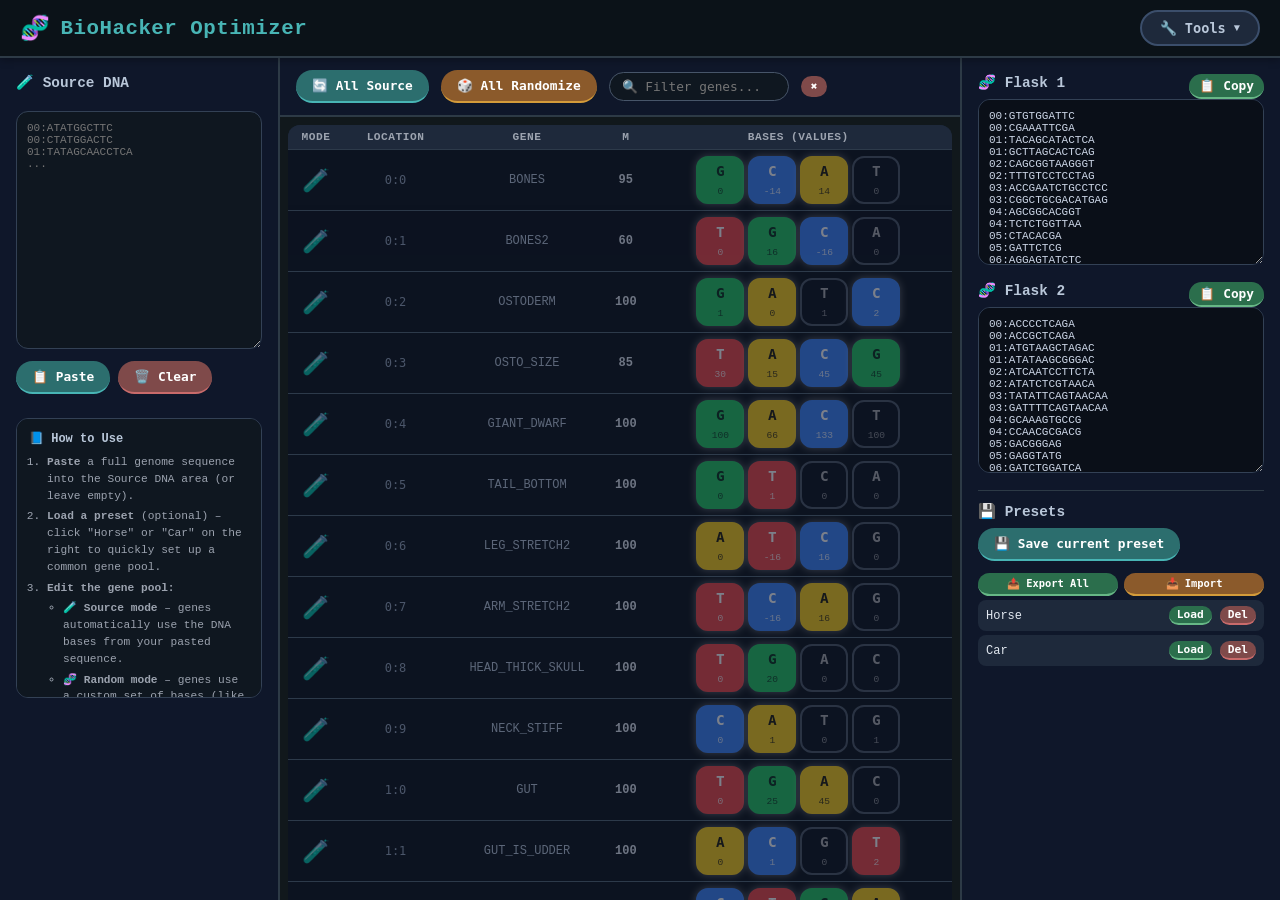
==== biohack.html @ 146ae7ae "Add files via upload" ====
<!DOCTYPE html>
<html lang="en">
<head>
    <meta charset="UTF-8">
    <meta name="viewport" content="width=device-width, initial-scale=1.0, user-scalable=yes">
    <title>🧬 BioHacker Optimizer</title>
    <style>
        * {
            box-sizing: border-box;
            font-family: 'Segoe UI', 'Roboto', 'Courier New', monospace;
        }
        body {
            background: #1e2a2e;
            margin: 0;
            padding: 0;
            height: 100vh;
            display: flex;
            flex-direction: column;
            color: #e2e8f0;
            overflow: hidden;
        }
        /* ---- Header Bar ---- */
        .header-bar {
            background: #0b1218;
            border-bottom: 2px solid #2d3a46;
            padding: 10px 20px;
            display: flex;
            align-items: center;
            justify-content: space-between;
            flex-shrink: 0;
            z-index: 50;
            box-shadow: 0 2px 8px rgba(0, 0, 0, 0.3);
        }
        .header-title {
            font-size: 1.3rem;
            font-weight: 700;
            color: #48b5b5;
            letter-spacing: 0.5px;
            display: flex;
            align-items: center;
            gap: 10px;
        }
        .header-title span {
            font-size: 1.5rem;
        }
        .tools-dropdown {
            position: relative;
        }
        .tools-btn {
            background: #1e293b;
            border: 2px solid #3b4e6b;
            padding: 8px 18px;
            border-radius: 30px;
            font-weight: bold;
            font-size: 0.85rem;
            cursor: pointer;
            color: #b9c7d9;
            font-family: monospace;
            transition: 0.2s;
            display: flex;
            align-items: center;
            gap: 8px;
        }
        .tools-btn:hover {
            background: #2d3e44;
            border-color: #48b5b5;
            color: #fff;
        }
        .tools-btn .arrow {
            font-size: 0.65rem;
            transition: 0.2s;
        }
        .tools-btn.open .arrow {
            transform: rotate(180deg);
        }
        .dropdown-menu {
            position: absolute;
            top: 110%;
            right: 0;
            background: #0f172a;
            border: 2px solid #334155;
            border-radius: 12px;
            min-width: 200px;
            box-shadow: 0 8px 20px rgba(0, 0, 0, 0.5);
            z-index: 100;
            display: none;
            overflow: hidden;
        }
        .dropdown-menu.show {
            display: block;
            animation: fadeIn 0.15s ease;
        }
        @keyframes fadeIn {
            from {
                opacity: 0;
                transform: translateY(-5px);
            }
            to {
                opacity: 1;
                transform: translateY(0);
            }
        }
        .dropdown-menu a {
            display: flex;
            align-items: center;
            gap: 10px;
            padding: 10px 16px;
            color: #cbd5e6;
            text-decoration: none;
            font-size: 0.8rem;
            font-family: monospace;
            transition: 0.15s;
            border-bottom: 1px solid #1e293b;
        }
        .dropdown-menu a:last-child {
            border-bottom: none;
        }
        .dropdown-menu a:hover {
            background: #1e293b;
            color: #48b5b5;
        }
        .dropdown-menu a .tool-icon {
            font-size: 1rem;
            width: 22px;
            text-align: center;
        }
        /* ---- Main Layout ---- */
        .app-layout {
            display: flex;
            flex: 1;
            width: 100%;
            max-width: 1450px;
            margin: 0 auto;
            background: #11181c;
            box-shadow: 0 0 0 1px rgba(0, 0, 0, 0.2);
            overflow: hidden;
            height: 0;
            min-height: 0;
        }
        .left-panel {
            width: 280px;
            background: #0f172a;
            border-right: 2px solid #2d3a46;
            display: flex;
            flex-direction: column;
            padding: 16px;
            overflow-y: auto;
            flex-shrink: 0;
            gap: 12px;
        }
        .right-panel {
            width: 320px;
            background: #0f172a;
            border-left: 2px solid #2d3a46;
            display: flex;
            flex-direction: column;
            padding: 16px;
            overflow-y: auto;
            flex-shrink: 0;
            gap: 12px;
        }
        .center-panel {
            flex: 1;
            display: flex;
            flex-direction: column;
            overflow: hidden;
            min-width: 0;
        }
        .toolbar {
            display: flex;
            gap: 12px;
            padding: 12px 16px;
            background: #0f172a;
            border-bottom: 2px solid #2d3a46;
            flex-wrap: wrap;
            align-items: center;
        }
        .table-wrapper {
            flex: 1;
            overflow-y: auto;
            overflow-x: auto;
            padding: 8px;
        }
        textarea {
            background: #0f1720;
            border: 1px solid #334155;
            color: #cbd5e6;
            border-radius: 12px;
            padding: 10px;
            font-family: 'Courier New', monospace;
            font-size: 11px;
            resize: vertical;
            width: 100%;
            min-height: 80px;
        }
        textarea[readonly] {
            background: #0a0f18;
        }
        button {
            background: #2d3e44;
            border: none;
            padding: 8px 16px;
            border-radius: 40px;
            font-weight: bold;
            font-size: 0.8rem;
            cursor: pointer;
            color: white;
            font-family: monospace;
            transition: 0.2s;
            white-space: nowrap;
            display: inline-flex;
            align-items: center;
            gap: 6px;
            justify-content: center;
        }
        button:hover {
            filter: brightness(1.15);
        }
        button.primary {
            background: #2c6e6e;
            border-bottom: 2px solid #48b5b5;
        }
        button.success {
            background: #2b6e4c;
            border-bottom: 2px solid #67b886;
        }
        button.warning {
            background: #8b5a2b;
            border-bottom: 2px solid #d49b3a;
        }
        button.danger {
            background: #7f4a4a;
            border-bottom: 2px solid #c96b6b;
        }
        .gene-table {
            width: 100%;
            border-collapse: collapse;
            font-size: 12px;
            font-family: 'Courier New', monospace;
            background: #0f172a;
            border-radius: 12px;
            overflow: hidden;
        }
        .gene-table th,
        .gene-table td {
            padding: 6px 8px;
            border-bottom: 1px solid #2d3a4a;
            text-align: center;
            vertical-align: middle;
        }
        .gene-table th {
            background: #1e293b;
            position: sticky;
            top: 0;
            z-index: 2;
            font-size: 0.7rem;
            text-transform: uppercase;
            letter-spacing: 0.5px;
            color: #9ca3af;
        }
        .gene-table tr:nth-child(even) {
            background: #0f172a;
        }
        .gene-table tr:nth-child(odd) {
            background: #1a2533;
        }
        .gene-table tr.source-mode {
            opacity: 0.45;
            background: #0a0f14 !important;
            transition: opacity 0.2s ease;
        }
        .gene-table tr.source-mode:hover {
            opacity: 0.7;
        }
        .toggle-btn {
            background: transparent;
            border: none;
            font-size: 1.4rem;
            cursor: pointer;
            padding: 2px 6px;
            border-radius: 20px;
            transition: 0.2s;
            min-width: auto;
        }
        .toggle-btn.source {
            color: #48b5b5;
        }
        .toggle-btn.random {
            color: #d49b3a;
        }
        .base-btns {
            display: inline-flex;
            gap: 4px;
            justify-content: center;
            flex-wrap: wrap;
        }
        .base-btn {
            width: 48px;
            height: 48px;
            border-radius: 12px;
            border: 2px solid #4b5563;
            background: #0a0f18;
            color: #aaa;
            font-weight: bold;
            font-size: 0.9rem;
            cursor: pointer;
            transition: 0.15s;
            display: flex;
            flex-direction: column;
            align-items: center;
            justify-content: center;
            line-height: 1.2;
            padding: 2px;
        }
        .base-btn .base-val {
            font-size: 0.6rem;
            font-weight: normal;
            opacity: 0.8;
        }
        .base-btn.selected {
            border-color: #fff;
            color: #fff;
            box-shadow: 0 0 8px rgba(255, 255, 255, 0.4);
        }
        .base-btn.selected.A {
            background: #facc15;
            color: #1e1a0a;
            border-color: #facc15;
        }
        .base-btn.selected.C {
            background: #3b82f6;
            color: white;
            border-color: #3b82f6;
        }
        .base-btn.selected.G {
            background: #22c55e;
            color: #0a2f1a;
            border-color: #22c55e;
        }
        .base-btn.selected.T {
            background: #ef4444;
            color: white;
            border-color: #ef4444;
        }
        .base-btn:not(.selected):hover {
            border-color: #9ca3af;
            color: #ddd;
        }
        .gene-name {
            text-align: left;
            font-size: 0.75rem;
            color: #b9c7d9;
            white-space: nowrap;
            overflow: hidden;
            text-overflow: ellipsis;
            max-width: 160px;
        }
        .gene-loc {
            font-family: monospace;
            font-size: 0.75rem;
            color: #94a3b8;
        }
        .preset-list {
            list-style: none;
            padding: 0;
            margin: 0;
        }
        .preset-item {
            display: flex;
            align-items: center;
            gap: 8px;
            padding: 6px 8px;
            background: #1e293b;
            border-radius: 8px;
            margin: 4px 0;
            font-size: 0.75rem;
        }
        .preset-item span {
            flex: 1;
            overflow: hidden;
            text-overflow: ellipsis;
            white-space: nowrap;
        }
        .toast {
            position: fixed;
            top: 50%;
            left: 50%;
            transform: translate(-50%, -50%);
            background: #2c6e6e;
            color: white;
            padding: 12px 24px;
            border-radius: 40px;
            font-weight: bold;
            z-index: 1000;
            opacity: 0;
            transition: opacity 0.3s;
            pointer-events: none;
        }
        .toast.show {
            opacity: 1;
        }
        .empty-message {
            color: #7e8a98;
            font-style: italic;
            text-align: center;
            padding: 16px;
        }
        h2,
        h3 {
            margin: 0 0 8px 0;
            font-size: 0.9rem;
            color: #b9c7d9;
            display: flex;
            align-items: center;
            gap: 6px;
        }
        .filter-input {
            background: #0f1720;
            border: 1px solid #475569;
            color: #e2e8f0;
            border-radius: 20px;
            padding: 6px 12px;
            font-size: 0.8rem;
            font-family: monospace;
            width: 180px;
        }
        .clear-filter-btn {
            background: #7f4a4a;
            border: none;
            padding: 4px 10px;
            border-radius: 20px;
            font-size: 0.7rem;
            cursor: pointer;
            color: white;
        }
        .label-row {
            display: flex;
            justify-content: space-between;
            align-items: center;
        }
        .loading-overlay {
            position: absolute;
            top: 50%;
            left: 50%;
            transform: translate(-50%, -50%);
            font-size: 1.2rem;
            color: #aaa;
        }
        .preset-actions {
            display: flex;
            gap: 6px;
            margin-top: 4px;
            flex-wrap: wrap;
        }
        .preset-actions button {
            font-size: 0.65rem;
            padding: 4px 10px;
            flex: 1;
            min-width: auto;
        }
.instructions-box {
    background: #0f1720;
    border: 1px solid #334155;
    border-radius: 12px;
    padding: 12px;
    margin-top: 12px;
    font-size: 0.7rem;
    color: #9ca3af;
    max-height: 280px;
    overflow-y: auto;
}
.instructions-box h3 {
    margin: 0 0 8px 0;
    font-size: 0.75rem;
    color: #b9c7d9;
}
.instructions-box ol {
    padding-left: 18px;
    margin: 0;
    line-height: 1.5;
}
.instructions-box li {
    margin-bottom: 4px;
}
.instructions-box ul {
    margin-top: 4px;
    padding-left: 16px;
}

		
    </style>
</head>
<body>
    <!-- ====== HEADER BAR ====== -->
    <header class="header-bar">
        <div class="header-title">
            <span>🧬</span> BioHacker Optimizer
        </div>
        <div class="tools-dropdown" id="toolsDropdown">
            <button class="tools-btn" id="toolsBtn">
                🔧 Tools <span class="arrow">▼</span>
            </button>
            <div class="dropdown-menu" id="dropdownMenu">
                <!-- Populated by header-links.js -->
            </div>
        </div>
    </header>

    <div class="app-layout">
        <!-- LEFT PANEL: Source DNA -->
        <div class="left-panel">
            <h2>🧪 Source DNA</h2>
            <textarea id="sourceDNA" rows="18" placeholder="00:ATATGGCTTC
00:CTATGGACTC
01:TATAGCAACCTCA
..."></textarea>
            <div style="display:flex; gap:8px;">
                <button id="pasteSourceBtn" class="primary">📋 Paste</button>
                <button id="clearSourceBtn" class="danger">🗑️ Clear</button>
            </div>
			<div class="instructions-box">
    <h3>📘 How to Use</h3>
    <ol>
        <li><strong>Paste</strong> a full genome sequence into the Source DNA area (or leave empty).</li>
        <li><strong>Load a preset</strong> (optional) – click "Horse" or "Car" on the right to quickly set up a common gene pool.</li>
        <li>
            <strong>Edit the gene pool:</strong>
            <ul>
                <li>🧪 <strong>Source mode</strong> – genes automatically use the DNA bases from your pasted sequence.</li>
                <li>🧬 <strong>Random mode</strong> – genes use a custom set of bases (like a preset).</li>
                <li>Click the 🧪/🧬 icon to toggle a gene's mode, or click base buttons directly to switch to Random and change them.</li>
            </ul>
        </li>
        <li><strong>Save your custom preset</strong> (optional) – click “Save current preset” if you want to reuse this gene selection later.</li>
        <li><strong>Copy the two flasks:</strong> use the 📋 buttons next to Flask 1 and Flask 2.</li>
        <li><strong>Paste</strong> each flask into a separate flask in‑game.</li>
        <li><strong>Drain the biohacker vat</strong> (add something first), then add Flask 1 and Flask 2.</li>
        <li><strong>Press the red button</strong> to start the process.</li>
    </ol>
</div>
        </div>

        <!-- CENTER: Gene editing table -->
        <div class="center-panel">
            <div class="toolbar">
                <button id="allSourceBtn" class="primary">🔄 All Source</button>
                <button id="allRandomBtn" class="warning">🎲 All Randomize</button>
                <input type="text" id="filterInput" class="filter-input" placeholder="🔍 Filter genes...">
                <button id="clearFilterBtn" class="clear-filter-btn">✖</button>
            </div>
            <div class="table-wrapper" id="tableWrapper">
                <div id="loadingMessage" class="loading-overlay">Loading gene data...</div>
                <table class="gene-table" id="geneTable" style="display:none;">
                    <thead>
                        <tr>
                            <th style="width:44px;">Mode</th>
                            <th>Location</th>
                            <th style="width:160px;">Gene</th>
                            <th style="width:35px;">m</th>
                            <th>Bases (values)</th>
                        </tr>
                    </thead>
                    <tbody id="geneTableBody"></tbody>
                </table>
            </div>
        </div>

        <!-- RIGHT PANEL: Flasks & Presets -->
        <div class="right-panel">
            <div>
                <div class="label-row">
                    <h2>🧬 Flask 1</h2>
                    <button id="copyFlask1Btn" class="success" style="padding:4px 10px;">📋 Copy</button>
                </div>
                <textarea id="flask1Output" rows="12" readonly></textarea>
            </div>
            <div>
                <div class="label-row">
                    <h2>🧬 Flask 2</h2>
                    <button id="copyFlask2Btn" class="success" style="padding:4px 10px;">📋 Copy</button>
                </div>
                <textarea id="flask2Output" rows="12" readonly></textarea>
            </div>
            <div style="border-top:1px solid #2d3a46; padding-top:12px;">
                <h3>💾 Presets</h3>
                <button id="savePresetBtn" class="primary" style="margin-bottom:8px;">💾 Save current preset</button>
                <div class="preset-actions">
                    <button id="exportPresetsBtn" class="success">📤 Export All</button>
                    <button id="importPresetsBtn" class="warning">📥 Import</button>
                </div>
                <input type="file" id="importPresetsFile" accept=".json" style="display:none;">
                <ul class="preset-list" id="presetList"></ul>
            </div>
        </div>
    </div>
    <div id="toast" class="toast"></div>

    <!-- Header links (separate file) -->
    <script src="header-links.js"></script>

    <script>
        // ====== Embedded bio.csv (r column) ======
        const bioCSV =
            `Chromosome,Pair,Gene Name,r
0,1,BONES,GCA
0,2,BONES2,TGC
0,3,OSTODERM,GAC
0,4,OSTO_SIZE,TACG
0,5,GIANT_DWARF,GAC
0,6,TAIL_BOTTOM,GT
0,7,LEG_STRETCH2,ATC
0,8,ARM_STRETCH2,TCA
0,9,HEAD_THICK_SKULL,TG
0,10,NECK_STIFF,CA
1,1,GUT,TGA
1,2,GUT_IS_UDDER,ACT
1,3,DERRIERE,CTGA
1,4,LEG_IS_CIRCLE,AT
1,5,FOOT_IS_CIRCLE,GA
1,6,TONGUE,CGA
1,7,TONGUE_SEGS,ACG
1,8,BELLY_ALT,TAC
1,9,PAT_BELLY,ACTG
1,10,LITTER_SIZE,CTAG
1,11,OLD_AGE,TCG
1,12,OMNIVORE,CA
1,13,LIMP,AGC
2,1,MUSCLE_USE,CTA
2,2,TAIL_STIFF,AT
2,3,LEG_FLEXIBILITY,GTCA
2,4,LEG_FLEX_BIAS,CGAT
2,5,TAIL_FLEXIBILITY,GTAC
2,6,TAIL_SPEED,GCT
2,7,LEG_AND_ARM_LIMP,TC
2,8,ARM_STRENGTH,ATCG
2,9,ARM_FLEXIBILITY,ACT
2,10,ARM_FLEX_BIAS,GCTA
2,11,NECK_FLEXIBILITY,GTCA
2,12,NECK_FLEX_BIAS,GATC
2,13,BRAIN_SPASTIC,TGA
3,1,SPLAY,ACTG
3,2,LEG_IN,CGA
3,3,LEG_IN2,CGT
3,4,TAIL_ANGLE,GCAT
3,5,TAIL_JOINT_TYPE,AT
3,6,LEG_JOINT_TYPE,AGT
3,7,HAS_KNEE,TC
3,8,KNEE_MIN,CGA
3,9,KNEE_MAX,TAG
3,10,ARM_JOINT_TYPE,GCT
3,11,HAS_ELBOW,CA
3,12,ELBOW_RANGE,CTA
3,13,NECK_JOINT_TYPE,TGC
3,14,HEAD_JOINTED,CA
3,15,STIFF_JOINTS,CGA
4,1,LEG_TAG,ATGC
4,2,LEG_HAS_FOOT,GC
4,3,LEG_COUNT,CTA
4,4,LEG_THRUST_BACK,GCA
4,5,ARM_TAG,GTAC
4,6,ARM_HAS_HAND,CG
4,7,NECK_TAG,AGTC
4,8,NECK_SLOUCH,CTG
4,9,NECK_ONTOP,GTCA
4,10,BREAK_FORCE,GAC
4,11,EAR_X,TAG
5,1,QUADRUPED,CG
5,2,BIPED,TA
5,3,UPARM_TAG,ATCG
5,4,UPARM_Y,CTG
5,5,UPARM_GOOFY,ACGT
5,6,ARM_FORWARD,CTGA
5,7,UPARM_ANGLE,GCAT
5,8,WHITE_IS_LETHAL,AG
6,1,SIZE,ATGC
6,2,ASPECT,GCAT
6,3,SKINNY,GAT
6,4,CHEST_BIG,ATC
6,5,CHEST_SMALL,GCTA
6,6,NECK_TYPE,TCG
6,7,NECK_LENGTH,ATGC
6,8,NECK_GIRAFFE,TCAG
6,9,NECK_THICKNESS,CGTA
6,10,NECK_ANGLE,TACG
6,11,NECK_COCK,CGAT
7,1,TAIL_TAG,TAGC
7,2,TAIL_EXISTS,GCT
7,3,TAIL_SIZE,GCAT
7,4,TAIL_SHORT,CAG
7,5,TAIL_ASPECT,AGC
7,6,TAIL_SHAPE,AGTC
7,7,TAIL_SEGMENTS,GTA
7,8,TAIL_WAG,CT
8,1,LEG_TYPE,TAC
8,2,LEG_LENGTH,CATG
8,3,LEG_STRETCH,GAC
8,4,LEG_SKEW,TCG
8,5,LEG_STRENGTH,GCTA
8,6,LEG_PENCIL,AT
8,7,ARM_TYPE,CGA
8,8,ARM_LENGTH,ATCG
8,9,ARM_STRETCH,GAC
8,10,ARM_SKEW,TCG
8,11,ARM_NODE_SCALE,CTG
9,1,HAS_FOOT,TA
9,2,FOOT_SIZE,GTAC
9,3,FOOT_CLOWN,GT
9,4,FOOT_THICKNESS,TCAG
9,5,FOOT_TOE,AGC
9,6,FOOT_BACKWARDS,AGT
9,7,HAS_HAND,CG
9,8,HAND_WIDTH,GAC
9,9,HAND_LENGTH,CGA
9,10,HAND_FINGER,CTA
9,11,SKIN_HANDS,GCT
10,1,HEAD_SIZE,GCTA
10,2,HEAD_X_GROWTH,ACGT
10,3,HEAD_Y_GROWTH,TAC
10,4,HEAD_ASPECT,TCAG
10,5,HEAD_SQUARE,CTA
10,6,HEAD_HAS_BACK,GTA
10,7,HEAD_GIANT,CTA
10,8,HEAD_SHRUNK,CAT
10,9,HEAD_CHIMERA,AT
10,10,EYEBOX_X,AGCT
10,11,EYEBOX_Y,CGTA
10,12,EYEBOX_SIZE,ATGC
10,13,SKIN_HEAD,GCT
11,1,EYE_STYLE,CAG
11,2,BUGEYE,GAT
11,3,EYE_SIZE,ACT
11,4,PUPIL_SIZE,CAG
11,5,HAS_PUPIL,AT
11,6,BROW_SIZE,GAT
11,7,BROW_SLANT,GTA
11,8,EYE_HUE,GCTA
11,9,EAR_STYLE,TGC
11,10,EAR_SHAPE,CGA
11,11,EAR_SIZE,TCGA
11,12,EAR_ASPECT,ATC
11,13,EAR_SLANT,GACT
11,14,EAR_INTERIOR,TA
11,15,EAR_FLOP,CTAG
12,1,TEETH_SHAPE,TCGA
12,2,HAS_MOUTH,TG
12,3,MOUTH_Y,CGAT
12,4,MOUTH_SIZE,CTGA
12,5,JAW,CAGT
12,6,TEETH_UPPER,GA
12,7,TEETH_UPPER2,CA
12,8,NOSE_STYLE,GTCA
12,9,NOSE_INNY,GC
12,10,NOSE_Y,CTA
12,11,NOSE_SIZE,AGCT
12,12,NOSE_INTERIOR,ATG
12,13,FLU_IMMUNITY,CG
13,1,HAS_ANTLERS,CT
13,2,ANTLER_X,TGA
13,3,ANTLER_W,TAC
13,4,ANTLER_H,TACG
13,5,ANTLER_TAPER,CGA
13,6,ANTLER_POM,CTGA
13,7,ANTLER_COLOR,ACGT
13,8,POM_COLOR,GCTA
13,9,POM_USECOLOR,GT
13,10,HAT_POM,TGA
13,11,HAT_POM_IS_LID,TA
14,1,ANTLER_REC,TAGC
14,2,ANTLER_REC2,CTGA
14,3,ANTLER_FLIP,TA
14,4,ANTLER_MOD,TCA
14,5,ANTLER_SCALEH,GCT
14,6,ANTLER_SCALEW,TCG
14,7,ANTLER_ANGLE,GATC
14,8,ANTLER_ANGLE2,ACTG
14,9,ANTLER_ANGLE_RAND,GTAC
14,10,ANTLER_T1,CGAT
14,11,ANTLER_T2,ATGC
15,1,HAT_EXISTS,AC
15,2,HAT_SIZE,CATG
15,3,HAT_RAKE,AGT
15,4,HAT_ASPECT,ATG
15,5,HAT_TAPER,TGC
15,6,HAT_CLONE,CGT
15,7,HAT_BACK_SCALE,TAG
15,8,HAT_FRONT_SCALE,CGT
15,9,HAT_BACK_ANGLE,ACGT
15,10,HAT_FRONT_ANGLE,CGAT
15,11,HAT_ANGLE_RAND,TCG
15,12,HAT_FLIP,TA
15,13,HAT_T,GTA
16,1,BASE_BROWN,ATC
16,2,BASE_BLACK,TG
16,3,BASE_RED,GTCA
16,4,BASE_GREEN,TCAG
16,5,GREEN_KNOCKOUT,CA
16,6,BASE_CREAM,AG
16,7,ALT_BLUE,TAGC
16,8,SPOT_YELLOW,TG
16,9,SKIN_HUE,CGAT
16,10,SKIN_HUE2,TAGC
16,11,SWAP_BASE_SPOT,AT
16,12,SWAP_ALT_SPOT,TG
16,13,WHITE,TA
16,14,NOSE_HUE,GACT
16,15,HOOF_COLOR,CTA
17,1,AGOUTI,AT
17,2,FOOT_IS_HOOF,GA
17,3,COON_EYE,GCA
17,4,EAR_COMP,GCA
17,5,TAIL_ALT,CGT
17,6,PAT_SPLIT,CGA
17,7,PAT_STRIPE,CTA
17,8,PAT_SPOT,ACG
17,9,PAT_PERLIN,TCA
17,10,PAT_PERLIN2,GTC
17,11,PAT_PERLIN_SIZE,GAC
18,1,NARCOLEPSY,TG
18,2,SPEED_FACTOR,GCAT
18,3,NECK_SPEED,AGCT
18,4,RAMPAGE,GC
18,5,SPINAL_LOCO,CTA
18,6,HIGH_INTELLECT,CT
18,7,L_LEG_SIGNAL,GA
18,8,L_ARM_SIGNAL,CT
18,9,L_TAIL_SIGNAL,ACTG
18,10,L_NECK_SIGNAL,TGAC
18,11,LOCO_SYNC,CT
19,1,L_LEG_FTOB_REACT,TCG
19,2,L_LEG_FTOB_EVENT,GATC
19,3,L_LEG_BTOF_REACT,ACT
19,4,L_LEG_BTOF_EVENT,TGAC
19,5,L_ARM_FTOB_REACT,ACT
19,6,L_ARM_FTOB_EVENT,TGAC
19,7,L_ARM_BTOF_REACT,GAC
19,8,L_ARM_BTOF_EVENT,CATG
19,9,L_TAIL_FTOB_REACT,CGAT
19,10,L_TAIL_FTOB_EVENT,TCGA
19,11,L_TAIL_BTOF_REACT,GTCA
19,12,L_TAIL_BTOF_EVENT,ATCG
19,13,L_NECK_FTOB_REACT,GTAC
19,14,L_NECK_FTOB_EVENT,CATG
19,15,L_NECK_BTOF_REACT,TCAG
19,16,L_NECK_BTOF_EVENT,TCAG`;

        const FIXED_LENGTHS = [10, 13, 13, 15, 11, 8, 11, 8, 11, 11, 13, 15, 13, 11, 11, 13, 15, 11, 11, 16];

        // ====== Parse bioCSV for r column ======
        function parseBioCSV(csv) {
            const lines = csv.replace(/^\uFEFF/, '').split(/\r?\n/).filter(l => l.trim());
            const map = new Map();
            for (let i = 1; i < lines.length; i++) {
                const cols = lines[i].split(',');
                if (cols.length < 4) continue;
                const chromosome = parseInt(cols[0], 10);
                const pairOneBased = parseInt(cols[1], 10);
                const name = cols[2].trim();
                const r = cols[3].trim();
                const pairZeroBased = pairOneBased - 1;
                map.set(`${chromosome}:${pairZeroBased}`, { name, r });
            }
            return map;
        }

        const bioMap = parseBioCSV(bioCSV);

        // ====== Classic fallback data ======
        const CLASSIC_FALLBACK = [
            [0, 1, "BONES", "GCAT", 14, -14, 0, 0, 95, 100],
            [0, 2, "BONES2", "TGCA", 0, -16, 16, 0, 60, 100],
            [0, 3, "OSTODERM", "GATC", 0, 2, 1, 1, 100, 1],
            [0, 4, "OSTO_SIZE", "TACG", 15, 45, 30, 30, 100, 100],
            [0, 5, "GIANT_DWARF", "GACT", 66, 133, 100, 100, 100, 100],
            [0, 6, "TAIL_BOTTOM", "GTCA", 0, 0, 0, 1, 100, 1],
            [0, 7, "LEG_STRETCH2", "ATCG", 0, 16, 0, -16, 100, 100],
            [0, 8, "ARM_STRETCH2", "TCAG", 16, -16, 0, 0, 100, 100],
            [0, 9, "HEAD_THICK_SKULL", "TGAC", 0, 0, 20, 0, 100, 100],
            [0, 10, "NECK_STIFF", "CATG", 1, 0, 1, 0, 100, 1],
            [1, 1, "GUT", "TGAC", 45, 0, 25, 0, 100, 100],
            [1, 2, "GUT_IS_UDDER", "ACGT", 0, 1, 0, 2, 100, 1],
            [1, 3, "DERRIERE", "CTGA", 10, 0, 70, 40, 85, 100],
            [1, 4, "LEG_IS_CIRCLE", "ATGC", 0, 0, 0, 1, 100, 1],
            [1, 5, "FOOT_IS_CIRCLE", "GACT", 1, 0, 0, 0, 100, 1],
            [1, 6, "TONGUE", "CGAT", 60, 0, 40, 0, 100, 100],
            [1, 7, "TONGUE_SEGS", "ACGT", 0, 1, 2, 0, 100, 1],
            [1, 8, "BELLY_ALT", "TACG", 1, 2, 1, 0, 100, 1],
            [1, 9, "PAT_BELLY", "ACTG", 100, 50, 75, 33, 100, 100],
            [1, 10, "LITTER_SIZE", "CTAG", 3, 1, 5, 2, 100, 1],
            [1, 11, "OLD_AGE", "TACG", 0, -1, 2, 0, 100, 1],
            [1, 12, "OMNIVORE", "CATG", 1, 0, 0, 0, 100, 1],
            [1, 13, "LIMP", "AGTC", 0, 2, 1, 0, 100, 1],
            [2, 1, "MUSCLE_USE", "CTAG", 80, 100, 100, 50, 100, 100],
            [2, 2, "TAIL_STIFF", "ATGC", 0, 1, 0, 1, 100, 1],
            [2, 3, "LEG_FLEXIBILITY", "GTCA", 50, 40, 30, 20, 80, 1],
            [2, 4, "LEG_FLEX_BIAS", "CGAT", 10, 15, 20, -10, 100, 1],
            [2, 5, "TAIL_FLEXIBILITY", "GTAC", 45, 15, 135, 90, 100, 1],
            [2, 6, "TAIL_SPEED", "GCAT", 60, 200, 60, 0, 100, 10],
            [2, 7, "LEG_AND_ARM_LIMP", "TAGC", 0, 1, 0, 0, 100, 1],
            [2, 8, "ARM_STRENGTH", "ATCG", 95, 80, 104, 120, 60, 100],
            [2, 9, "ARM_FLEXIBILITY", "ACTG", 30, 20, 30, 40, 100, 1],
            [2, 10, "ARM_FLEX_BIAS", "GCTA", 0, 20, 15, 10, 100, 1],
            [2, 11, "NECK_FLEXIBILITY", "GTCA", 0, 40, 23, 10, 100, 1],
            [2, 12, "NECK_FLEX_BIAS", "GATC", 0, 30, -8, -25, 100, 1],
            [2, 13, "BRAIN_SPASTIC", "TGAC", 2, 0, 1, 0, 100, 1],
            [3, 1, "SPLAY", "ACTG", 0, 10, 45, -5, 100, 1],
            [3, 2, "LEG_IN", "CGAT", 6, 0, 18, 0, 50, 100],
            [3, 3, "LEG_IN2", "CGAT", 0, 0, 13, 1, 100, 100],
            [3, 4, "TAIL_ANGLE", "GCAT", 135, 90, 45, 60, 100, 1],
            [3, 5, "TAIL_JOINT_TYPE", "ATGC", 0, 0, 0, 1, 100, 1],
            [3, 6, "LEG_JOINT_TYPE", "AGTC", 0, 0, 1, 2, 100, 1],
            [3, 7, "HAS_KNEE", "TCGA", 0, 1, 0, 0, 100, 1],
            [3, 8, "KNEE_MIN", "CGAT", -15, 0, -90, 0, 100, 1],
            [3, 9, "KNEE_MAX", "TAGC", 90, 20, 45, 20, 100, 1],
            [3, 10, "ARM_JOINT_TYPE", "GCTA", 0, 1, 0, 2, 100, 1],
            [3, 11, "HAS_ELBOW", "CATG", 1, 0, 0, 0, 100, 1],
            [3, 12, "ELBOW_RANGE", "CTAG", 10, 30, 30, 90, 100, 1],
            [3, 13, "NECK_JOINT_TYPE", "TGCA", 0, 2, 0, 1, 100, 1],
            [3, 14, "HEAD_JOINTED", "CATG", 1, 0, 0, 0, 100, 1],
            [3, 15, "STIFF_JOINTS", "CGAT", 50, 0, 18, 0, 100, 100],
            [4, 1, "LEG_TAG", "ATGC", 1, 3, 4, 2, 100, 1],
            [4, 2, "LEG_HAS_FOOT", "GACT", 1, 0, 1, 0, 100, 1],
            [4, 3, "LEG_COUNT", "CGTA", 7, 1, 1, 2, 100, 1],
            [4, 4, "LEG_THRUST_BACK", "GCTA", 2, 1, 0, 0, 100, 1],
            [4, 5, "ARM_TAG", "GTAC", 4, 3, 1, 2, 100, 1],
            [4, 6, "ARM_HAS_HAND", "CGTA", 0, 1, 0, 1, 100, 1],
            [4, 7, "NECK_TAG", "AGTC", 4, 2, 3, 1, 100, 1],
            [4, 8, "NECK_SLOUCH", "CTGA", 0, 0, 20, 50, 60, 100],
            [4, 9, "NECK_ONTOP", "GTCA", 20, 70, 0, 50, 100, 100],
            [4, 10, "BREAK_FORCE", "GATC", 50, 30, 0, 0, 100, 10],
            [4, 11, "EAR_X", "TAGC", 100, 0, 50, 0, 90, 100],
            [5, 1, "QUADRUPED", "CGAT", 1, 1, 0, 0, 100, 1],
            [5, 2, "BIPED", "TAGC", 1, 1, 0, 0, 100, 1],
            [5, 3, "UPARM_TAG", "ATCG", 0, 1, 4, 2, 100, 1],
            [5, 4, "UPARM_Y", "CTAG", 30, 30, 50, 10, 80, 100],
            [5, 5, "UPARM_GOOFY", "ACGT", 0, 1, 2, 3, 100, 1],
            [5, 6, "ARM_FORWARD", "CTGA", 40, -20, 60, 0, 100, 1],
            [5, 7, "UPARM_ANGLE", "GCAT", -30, 30, 0, -45, 100, 1],
            [5, 8, "WHITE_IS_LETHAL", "AGCT", 0, 0, 1, 0, 100, 1],
            [6, 1, "SIZE", "ATGC", 100, 75, 35, 50, 95, 100],
            [6, 2, "ASPECT", "GCAT", 150, 310, 200, 250, 95, 100],
            [6, 3, "SKINNY", "GACT", 200, 100, 100, 75, 100, 100],
            [6, 4, "CHEST_BIG", "ATCG", 104, 108, 102, 102, 100, 100],
            [6, 5, "CHEST_SMALL", "GCTA", 95, 100, 95, 90, 100, 100],
            [6, 6, "NECK_TYPE", "TACG", 1, 2, 0, 1, 100, 1],
            [6, 7, "NECK_LENGTH", "ATGC", 60, 30, 90, 70, 90, 100],
            [6, 8, "NECK_GIRAFFE", "TCAG", 85, 0, 120, 110, 90, 100],
            [6, 9, "NECK_THICKNESS", "CGTA", 80, 95, 110, 120, 60, 100],
            [6, 10, "NECK_ANGLE", "TACG", 30, 60, 75, 45, 90, 1],
            [6, 11, "NECK_COCK", "CGAT", 20, 0, 30, -25, 100, 1],
            [7, 1, "TAIL_TAG", "TAGC", 4, 1, 2, 3, 100, 1],
            [7, 2, "TAIL_EXISTS", "GCAT", 1, 0, 1, 2, 100, 1],
            [7, 3, "TAIL_SIZE", "GCAT", 120, 80, 100, 140, 60, 100],
            [7, 4, "TAIL_SHORT", "CAGT", 50, 100, 35, 100, 100, 100],
            [7, 5, "TAIL_ASPECT", "AGCT", 20, 30, 10, 20, 90, 100],
            [7, 6, "TAIL_SHAPE", "AGTC", 2, 6, 1, 5, 100, 1],
            [7, 7, "TAIL_SEGMENTS", "GTCA", 5, 3, 3, 0, 100, 1],
            [7, 8, "TAIL_WAG", "CTGA", 0, 1, 0, 0, 100, 1],
            [8, 1, "LEG_TYPE", "TACG", 2, 0, 1, 1, 100, 1],
            [8, 2, "LEG_LENGTH", "CATG", 50, 80, 100, 120, 90, 100],
            [8, 3, "LEG_STRETCH", "GACT", 14, -14, 0, 0, 60, 100],
            [8, 4, "LEG_SKEW", "TCGA", 0, 24, -16, 0, 60, 100],
            [8, 5, "LEG_STRENGTH", "GCTA", 104, 120, 95, 80, 60, 100],
            [8, 6, "LEG_PENCIL", "ATGC", 0, 0, 0, 10, 100, 100],
            [8, 7, "ARM_TYPE", "CGAT", 0, 1, 2, 0, 100, 1],
            [8, 8, "ARM_LENGTH", "ATCG", 80, 120, 25, 50, 90, 100],
            [8, 9, "ARM_STRETCH", "GACT", 14, -14, 0, 0, 60, 100],
            [8, 10, "ARM_SKEW", "TCGA", 0, 20, -20, 0, 100, 100],
            [8, 11, "ARM_NODE_SCALE", "CTGA", 100, 100, 130, 70, 50, 100],
            [9, 1, "HAS_FOOT", "TACG", 0, 1, 0, 1, 100, 1],
            [9, 2, "FOOT_SIZE", "GTAC", 12, 30, 0, 20, 60, 100],
            [9, 3, "FOOT_CLOWN", "GTAC", 0, 0, 0, 30, 100, 100],
            [9, 4, "FOOT_THICKNESS", "TCAG", 30, 15, 7, 20, 80, 100],
            [9, 5, "FOOT_TOE", "AGCT", 100, 50, 0, 100, 100, 100],
            [9, 6, "FOOT_BACKWARDS", "AGCT", 0, 0, 1, 2, 100, 1],
            [9, 7, "HAS_HAND", "CGTA", 1, 0, 1, 0, 100, 1],
            [9, 8, "HAND_WIDTH", "GACT", 7, 20, 0, 0, 100, 100],
            [9, 9, "HAND_LENGTH", "CGAT", 15, 20, 30, 20, 90, 100],
            [9, 10, "HAND_FINGER", "CTGA", 50, 0, 0, 100, 80, 100],
            [9, 11, "SKIN_HANDS", "GCAT", 0, 1, 0, 2, 100, 1],
            [10, 1, "HEAD_SIZE", "GCTA", 75, 50, 100, 133, 95, 100],
            [10, 2, "HEAD_X_GROWTH", "ACGT", 0, 5, 10, -5, 100, 100],
            [10, 3, "HEAD_Y_GROWTH", "TACG", 5, -5, 0, 0, 100, 100],
            [10, 4, "HEAD_ASPECT", "TCAG", 250, 175, 300, 200, 85, 100],
            [10, 5, "HEAD_SQUARE", "CTAG", 100, 0, 0, 150, 100, 100],
            [10, 6, "HEAD_HAS_BACK", "GTCA", 1, 0, 11, 0, 100, 1],
            [10, 7, "HEAD_GIANT", "CTAG", 180, 100, 100, 200, 90, 100],
            [10, 8, "HEAD_SHRUNK", "CATG", 70, 100, 100, 50, 90, 100],
            [10, 9, "HEAD_CHIMERA", "ATCG", 0, 0, 0, 1, 100, 1],
            [10, 10, "EYEBOX_X", "AGCT", 33, 50, 0, 15, 90, 100],
            [10, 11, "EYEBOX_Y", "CGTA", -25, -100, 0, -50, 100, 100],
            [10, 12, "EYEBOX_SIZE", "ATGC", 25, 50, 33, 15, 60, 100],
            [10, 13, "SKIN_HEAD", "GCAT", 0, 1, 0, 2, 100, 1],
            [11, 1, "EYE_STYLE", "CATG", 2, 1, 0, 1, 100, 1],
            [11, 2, "BUGEYE", "GACT", 1, 0, 0, 2, 100, 1],
            [11, 3, "EYE_SIZE", "ACTG", 50, 75, 50, 125, 100, 100],
            [11, 4, "PUPIL_SIZE", "CAGT", 80, 66, 40, 40, 100, 100],
            [11, 5, "HAS_PUPIL", "ATCG", 1, 0, 0, 0, 100, 1],
            [11, 6, "BROW_SIZE", "GATC", 150, 0, 0, 125, 100, 100],
            [11, 7, "BROW_SLANT", "GTAC", 15, 0, 0, -15, 100, 1],
            [11, 8, "EYE_HUE", "GCTA", 198, 237, 36, 153, 100, 1],
            [11, 9, "EAR_STYLE", "TGCA", 0, 0, 2, 1, 100, 1],
            [11, 10, "EAR_SHAPE", "CGAT", 4, 2, 1, 2, 100, 1],
            [11, 11, "EAR_SIZE", "TCGA", 40, 30, 10, 20, 70, 100],
            [11, 12, "EAR_ASPECT", "ATCG", 100, 300, 100, 250, 100, 100],
            [11, 13, "EAR_SLANT", "GACT", 100, 50, 0, -33, 70, 100],
            [11, 14, "EAR_INTERIOR", "TAGC", 0, 0, 0, 5, 100, 100],
            [11, 15, "EAR_FLOP", "CTAG", 60, 0, 200, 30, 100, 1],
            [12, 1, "TEETH_SHAPE", "TCGA", 3, 1, 2, 0, 100, 1],
            [12, 2, "HAS_MOUTH", "TCGA", 1, 1, 0, 1, 100, 1],
            [12, 3, "MOUTH_Y", "CGAT", 50, 70, 84, 100, 80, 100],
            [12, 4, "MOUTH_SIZE", "CTGA", 40, 20, 10, 30, 70, 100],
            [12, 5, "JAW", "CAGT", 15, 0, -8, -13, 50, 100],
            [12, 6, "TEETH_UPPER", "GATC", 0, 0, 1, 0, 100, 1],
            [12, 7, "TEETH_UPPER2", "CATG", 0, 1, 0, 0, 100, 1],
            [12, 8, "NOSE_STYLE", "GTCA", 0, 3, 1, 2, 100, 1],
            [12, 9, "NOSE_INNY", "GCTA", 0, 1, 0, 0, 100, 1],
            [12, 10, "NOSE_Y", "CTAG", 50, 0, 0, 100, 90, 100],
            [12, 11, "NOSE_SIZE", "AGCT", 10, 20, 5, 100, 70, 100],
            [12, 12, "NOSE_INTERIOR", "ATGC", 0, 0, 50, 100, 100, 100],
            [12, 13, "FLU_IMMUNITY", "CATG", 0, 0, 1, 0, 100, 1],
            [13, 1, "HAS_ANTLERS", "CTGA", 1, 1, 1, 0, 100, 1],
            [13, 2, "ANTLER_X", "TGAC", 2, 1, 0, 1, 100, 1],
            [13, 3, "ANTLER_W", "TACG", 12, 8, 12, 15, 100, 100],
            [13, 4, "ANTLER_H", "TACG", 45, 100, 25, 65, 80, 100],
            [13, 5, "ANTLER_TAPER", "CGAT", 50, 0, 100, 100, 100, 100],
            [13, 6, "ANTLER_POM", "CTGA", 100, 0, 200, 150, 100, 100],
            [13, 7, "ANTLER_COLOR", "ACGT", 2, 8, 1, 3, 100, 1],
            [13, 8, "POM_COLOR", "GCTA", 17, 0, 2, 1, 100, 1],
            [13, 9, "POM_USECOLOR", "GTAC", 0, 0, 1, 0, 100, 1],
            [13, 10, "HAT_POM", "TGAC", 50, 0, 25, 0, 100, 100],
            [13, 11, "HAT_POM_IS_LID", "TAGC", 1, 0, 0, 0, 100, 1],
            [14, 1, "ANTLER_REC", "TAGC", 1, 0, 3, 2, 100, 1],
            [14, 2, "ANTLER_REC2", "CTGA", 0, 2, 3, 1, 100, 1],
            [14, 3, "ANTLER_FLIP", "TACG", 0, 0, 0, 1, 100, 1],
            [14, 4, "ANTLER_MOD", "TCAG", 1, 2, 3, 3, 100, 1],
            [14, 5, "ANTLER_SCALEH", "GCTA", 100, 75, 100, 40, 80, 100],
            [14, 6, "ANTLER_SCALEW", "TCGA", 100, 75, 50, 100, 100, 100],
            [14, 7, "ANTLER_ANGLE", "GATC", -45, 25, 45, -25, 100, 1],
            [14, 8, "ANTLER_ANGLE2", "ACTG", 45, -45, -90, 90, 100, 1],
            [14, 9, "ANTLER_ANGLE_RAND", "GTAC", 45, 15, 0, 5, 100, 1],
            [14, 10, "ANTLER_T1", "CGAT", 40, 0, 100, 25, 100, 100],
            [14, 11, "ANTLER_T2", "ATGC", 100, 25, 0, 40, 100, 100],
            [15, 1, "HAT_EXISTS", "ACTG", 1, 0, 0, 0, 100, 1],
            [15, 2, "HAT_SIZE", "CATG", 40, 60, 20, 100, 85, 100],
            [15, 3, "HAT_RAKE", "AGTC", 0, 0, 25, -15, 100, 100],
            [15, 4, "HAT_ASPECT", "ATGC", 100, 100, 200, 300, 85, 100],
            [15, 5, "HAT_TAPER", "TGCA", 0, 50, 100, 0, 100, 100],
            [15, 6, "HAT_CLONE", "CGTA", 0, 0, 33, 66, 100, 100],
            [15, 7, "HAT_BACK_SCALE", "TAGC", 0, 100, 60, 100, 100, 100],
            [15, 8, "HAT_FRONT_SCALE", "CGTA", 100, 100, 0, 60, 100, 100],
            [15, 9, "HAT_BACK_ANGLE", "ACGT", 45, 90, 120, 60, 75, 1],
            [15, 10, "HAT_FRONT_ANGLE", "CGAT", -120, -45, -90, -60, 100, 1],
            [15, 11, "HAT_ANGLE_RAND", "TCGA", 15, 15, 45, 0, 100, 1],
            [15, 12, "HAT_FLIP", "TACG", 1, 0, 0, 0, 100, 1],
            [15, 13, "HAT_T", "GTAC", 40, 0, 0, 100, 100, 100],
            [16, 1, "BASE_BROWN", "ATCG", 0, 2, 0, 1, 100, 1],
            [16, 2, "BASE_BLACK", "TGCA", 1, 0, 1, 0, 100, 1],
            [16, 3, "BASE_RED", "GTCA", 3, 2, 0, 1, 100, 1],
            [16, 4, "BASE_GREEN", "TCAG", 2, 1, 3, 0, 70, 1],
            [16, 5, "GREEN_KNOCKOUT", "CAGT", 1, 0, 0, 0, 100, 1],
            [16, 6, "BASE_CREAM", "AGCT", 0, 0, 100, 0, 50, 100],
            [16, 7, "ALT_BLUE", "TAGC", 1, 3, 2, 0, 100, 1],
            [16, 8, "SPOT_YELLOW", "TGCA", 1, 0, 1, 0, 100, 1],
            [16, 9, "SKIN_HUE", "CGAT", 2, 0, 1, 3, 100, 1],
            [16, 10, "SKIN_HUE2", "TAGC", 1, 3, 2, 0, 100, 1],
            [16, 11, "SWAP_BASE_SPOT", "ATCG", 0, 0, 1, 1, 100, 1],
            [16, 12, "SWAP_ALT_SPOT", "TGCA", 1, 0, 1, 0, 100, 1],
            [16, 13, "WHITE", "TAGC", 0, 0, 0, 1, 100, 1],
            [16, 14, "NOSE_HUE", "GACT", 1, 2, 0, 3, 100, 1],
            [16, 15, "HOOF_COLOR", "CTAG", 2, 0, 0, 1, 100, 1],
            [17, 1, "AGOUTI", "ATGC", 1, 1, 0, 0, 100, 1],
            [17, 2, "FOOT_IS_HOOF", "GACT", 1, 0, 0, 1, 100, 1],
            [17, 3, "COON_EYE", "GCAT", 2, 1, 0, 0, 100, 1],
            [17, 4, "EAR_COMP", "GTCA", 1, 2, 0, 0, 100, 1],
            [17, 5, "TAIL_ALT", "CGTA", 0, 0, 1, 2, 100, 1],
            [17, 6, "PAT_SPLIT", "CGAT", 65, 0, 100, 0, 100, 100],
            [17, 7, "PAT_STRIPE", "CTAG", 51, 0, 0, 90, 100, 100],
            [17, 8, "PAT_SPOT", "ACGT", 0, 90, 51, 0, 100, 100],
            [17, 9, "PAT_PERLIN", "TCAG", 60, 100, 0, 0, 100, 100],
            [17, 10, "PAT_PERLIN2", "GTCA", 0, 60, 0, 100, 100, 100],
            [17, 11, "PAT_PERLIN_SIZE", "GACT", 2, 4, 8, 4, 100, 1],
            [18, 1, "NARCOLEPSY", "TCGA", 0, 0, 1, 0, 100, 1],
            [18, 2, "SPEED_FACTOR", "GCAT", 50, 30, 100, 133, 75, 100],
            [18, 3, "NECK_SPEED", "AGCT", 60, 50, 25, 10, 100, 10],
            [18, 4, "RAMPAGE", "GATC", 0, 1, 0, 0, 100, 1],
            [18, 5, "SPINAL_LOCO", "CTGA", 2, 0, 0, 1, 100, 1],
            [18, 6, "HIGH_INTELLECT", "CTAG", 0, 0, 1, 1, 100, 1],
            [18, 7, "L_LEG_SIGNAL", "GTCA", 2, 1, 1, 1, 100, 1],
            [18, 8, "L_ARM_SIGNAL", "CGAT", 2, 2, 2, 1, 100, 1],
            [18, 9, "L_TAIL_SIGNAL", "ACTG", 3, 1, 4, 2, 100, 1],
            [18, 10, "L_NECK_SIGNAL", "TGAC", 2, 3, 1, 4, 100, 1],
            [18, 11, "LOCO_SYNC", "CTGA", 0, 0, 0, 1, 100, 1],
            [19, 1, "L_LEG_FTOB_REACT", "TCAG", 1, 2, 3, 1, 100, 1],
            [19, 2, "L_LEG_FTOB_EVENT", "GATC", 1, 4, 3, 2, 100, 1],
            [19, 3, "L_LEG_BTOF_REACT", "ACGT", 2, 1, 2, 3, 100, 1],
            [19, 4, "L_LEG_BTOF_EVENT", "TGAC", 1, 4, 3, 2, 100, 1],
            [19, 5, "L_ARM_FTOB_REACT", "ACGT", 2, 1, 2, 3, 100, 1],
            [19, 6, "L_ARM_FTOB_EVENT", "TGAC", 2, 4, 1, 3, 100, 1],
            [19, 7, "L_ARM_BTOF_REACT", "GATC", 2, 3, 1, 1, 100, 1],
            [19, 8, "L_ARM_BTOF_EVENT", "CATG", 3, 2, 4, 1, 100, 1],
            [19, 9, "L_TAIL_FTOB_REACT", "CGAT", 3, 0, 1, 2, 100, 1],
            [19, 10, "L_TAIL_FTOB_EVENT", "TCGA", 4, 2, 3, 1, 100, 1],
            [19, 11, "L_TAIL_BTOF_REACT", "GTCA", 2, 3, 0, 1, 100, 1],
            [19, 12, "L_TAIL_BTOF_EVENT", "ATCG", 2, 3, 4, 1, 100, 1],
            [19, 13, "L_NECK_FTOB_REACT", "GTAC", 4, 2, 0, 1, 100, 1],
            [19, 14, "L_NECK_FTOB_EVENT", "CATG", 2, 1, 4, 3, 100, 1],
            [19, 15, "L_NECK_BTOF_REACT", "TCAG", 4, 1, 2, 0, 100, 1],
            [19, 16, "L_NECK_BTOF_EVENT", "TCAG", 3, 1, 4, 2, 100, 1]
        ];

        // ====== Default presets ======
        const DEFAULT_PRESETS = [
            {
                "name": "Horse",
                "genes": { "1:12": ["A"], "2:0": ["C", "A"], "2:2": ["G", "T", "C", "A"], "2:3": ["C", "G", "A", "T"],
                    "2:6": ["T"], "2:8": ["A", "C", "T"], "2:9": ["G", "C", "T", "A"], "2:12": ["T"], "3:0": ["A", "C",
                        "T", "G"
                    ], "3:1": ["C", "G", "A"], "3:2": ["C", "G", "T"], "3:5": ["A"], "3:9": ["G"], "3:13": ["C"],
                    "3:14": ["C", "G", "A"], "4:0": ["A"], "4:2": ["C"], "4:3": ["G", "C", "A"], "4:4": ["G"],
                    "4:9": ["G"], "5:0": ["C"], "5:1": ["T"], "5:5": ["C", "T", "G", "A"], "5:7": ["A"], "8:0": ["T",
                        "A"
                    ], "8:3": ["T", "C", "G"], "8:10": ["C"], "11:10": ["T", "C", "A"], "18:0": ["T"], "18:1": ["G",
                        "T"
                    ], "18:4": ["C"], "18:5": ["C"], "18:6": ["G", "A"], "18:7": ["C", "T"], "18:10": ["C", "T"],
                    "19:0": ["T", "C", "G"], "19:1": ["G", "A", "T", "C"], "19:2": ["A", "C", "T"], "19:3": ["T", "G",
                        "A", "C"
                    ], "19:4": ["A", "C", "T"], "19:5": ["T", "G", "A", "C"], "19:6": ["G", "A", "C"], "19:7": ["C",
                        "A", "T", "G"
                    ] }
            },
            {
                "name": "Car",
                "genes": { "1:3": ["T"], "1:4": ["G"], "1:12": ["A"], "2:0": ["C"], "2:6": ["T"], "2:12": ["T"],
                    "3:1": ["C", "G", "A"], "3:2": ["C", "G", "T"], "3:5": ["G"], "3:9": ["C"], "4:1": ["C"],
                    "4:9": ["G"], "5:7": ["A"], "8:0": ["T", "A"], "8:1": ["C", "A", "T", "G"], "8:2": ["G", "A",
                    "C"], "8:4": ["G", "C", "T", "A"], "8:5": ["T", "A"], "8:10": ["C", "T", "G"], "9:0": ["A"],
                    "11:10": ["T", "C", "A"], "18:0": ["T"], "18:1": ["T"], "18:4": ["T", "A"], "18:5": ["C"],
                    "18:6": ["G", "A"], "18:7": ["C", "T"], "18:10": ["C", "T"], "19:0": ["T", "C", "G"], "19:1": ["G",
                        "A", "T", "C"
                    ], "19:2": ["A", "C", "T"], "19:3": ["T", "G", "A", "C"], "19:4": ["A", "C", "T"], "19:5": ["T",
                        "G", "A", "C"
                    ], "19:6": ["G", "A", "C"], "19:7": ["C", "A", "T", "G"] }
            }
        ];

        // ====== Load gene data (XML with fallback) ======
        async function loadGeneData() {
            const fallbackByName = new Map();
            CLASSIC_FALLBACK.forEach(row => {
                const name = row[2];
                fallbackByName.set(name, {
                    n: row[3],
                    values: { A: row[4], C: row[5], G: row[6], T: row[7] },
                    m: row[8],
                    s: row[9]
                });
            });

            let xmlDataMap = new Map();
            try {
                const response = await fetch('genes.xml');
                if (!response.ok) throw new Error('XML fetch failed');
                const xmlText = await response.text();
                const parser = new DOMParser();
                const xmlDoc = parser.parseFromString(xmlText, 'application/xml');
                xmlDoc.querySelectorAll('gene').forEach(gene => {
                    const name = gene.getAttribute('name');
                    if (!name) return;
                    const n = gene.getAttribute('n') || 'TGCA';
                    const values = {
                        g0: parseInt(gene.getAttribute('g0'), 10) || 0,
                        g1: parseInt(gene.getAttribute('g1'), 10) || 0,
                        g2: parseInt(gene.getAttribute('g2'), 10) || 0,
                        g3: parseInt(gene.getAttribute('g3'), 10) || 0
                    };
                    const m = parseInt(gene.getAttribute('m'), 10) || 100;
                    const priorityOrder = n.split('');
                    const valueMap = {};
                    priorityOrder.forEach((nuc, idx) => {
                        valueMap[nuc] = values[`g${idx}`];
                    });
                    ['A', 'C', 'G', 'T'].forEach(nuc => {
                        if (valueMap[nuc] === undefined) valueMap[nuc] = 0;
                    });
                    xmlDataMap.set(name, { n, values: valueMap, m });
                });
                if (xmlDataMap.has('COON_EYE')) {
                    xmlDataMap.set('RACCOON_EYE', xmlDataMap.get('COON_EYE'));
                }
            } catch (e) {
                console.warn('XML load failed, using classic fallback', e);
                xmlDataMap = null;
            }

            const geneList = [];
            for (let h = 0; h < 20; h++) {
                const len = FIXED_LENGTHS[h];
                for (let p = 0; p < len; p++) {
                    const key = `${h}:${p}`;
                    const bio = bioMap.get(key);
                    if (!bio) continue;
                    const name = bio.name;
                    const r = bio.r;
                    let fullData;
                    if (xmlDataMap) {
                        fullData = xmlDataMap.get(name);
                    }
                    if (!fullData) {
                        fullData = fallbackByName.get(name);
                    }
                    if (!fullData) {
                        fullData = { n: 'TGCA', values: { A: 0, C: 0, G: 0, T: 0 }, m: 100 };
                    }
                    geneList.push({
                        key,
                        helix: h,
                        pair: p,
                        name,
                        n: fullData.n,
                        priorityOrder: fullData.n.split(''),
                        values: fullData.values,
                        m: fullData.m,
                        r: r.split('')
                    });
                }
            }
            return geneList;
        }

        // ====== State management ======
        let geneList = [];
        let geneStates = new Map();

        function initGenes() {
            geneStates.clear();
            geneList.forEach(g => {
                geneStates.set(g.key, {
                    state: 'source',
                    selectedBases: new Set(g.r)
                });
            });
        }

        // ====== Parse source DNA ======
        function parseSourceDNA(text) {
            const map = new Map();
            const lines = text.split(/\r?\n/).filter(l => l.trim());
            const helixMap = new Map();
            for (const line of lines) {
                const match = line.match(/^(\d+):(.*)$/);
                if (!match) continue;
                const helix = parseInt(match[1], 10);
                const seq = match[2].trim().toUpperCase();
                if (!helixMap.has(helix)) helixMap.set(helix, []);
                const arr = helixMap.get(helix);
                if (arr.length < 2) arr.push(seq);
            }
            for (const [helix, seqs] of helixMap) {
                if (seqs.length !== 2) continue;
                const [s1, s2] = seqs;
                const maxLen = Math.max(s1.length, s2.length);
                for (let i = 0; i < maxLen; i++) {
                    const a1 = i < s1.length ? s1[i] : null;
                    const a2 = i < s2.length ? s2[i] : null;
                    map.set(`${helix}:${i}`, { allele1: a1, allele2: a2 });
                }
            }
            return map;
        }

        function updateSourceGeneBases() {
            const raw = document.getElementById('sourceDNA').value;
            const sourceMap = parseSourceDNA(raw);
            geneStates.forEach((stateObj, key) => {
                if (stateObj.state === 'source') {
                    const alleles = sourceMap.get(key);
                    const gene = geneList.find(g => g.key === key);
                    if (alleles && alleles.allele1 && alleles.allele2 && 'ACGT'.includes(alleles.allele1) && 'ACGT'
                        .includes(alleles.allele2)) {
                        stateObj.selectedBases = new Set([alleles.allele1, alleles.allele2]);
                    } else {
                        stateObj.selectedBases = new Set(gene ? gene.r : ['A']);
                    }
                }
            });
        }

        // ====== Flask generation ======
        function generateFlasks() {
            const flask1Lines = [];
            const flask2Lines = [];
            for (let h = 0; h < 20; h++) {
                const len = FIXED_LENGTHS[h];
                let f1_line1 = '',
                    f1_line2 = '',
                    f2_line1 = '',
                    f2_line2 = '';
                for (let p = 0; p < len; p++) {
                    const key = `${h}:${p}`;
                    const gene = geneList.find(g => g.key === key);
                    const stateObj = geneStates.get(key);
                    if (!gene || !stateObj) {
                        f1_line1 += '?';
                        f1_line2 += '?';
                        f2_line1 += '?';
                        f2_line2 += '?';
                        continue;
                    }
                    const ordered = gene.priorityOrder.filter(b => stateObj.selectedBases.has(b));
                    if (ordered.length === 0) {
                        f1_line1 += 'A';
                        f1_line2 += 'A';
                        f2_line1 += 'A';
                        f2_line2 += 'A';
                        continue;
                    }
                    const f1a1 = ordered[0];
                    const f1a2 = ordered.length > 1 ? ordered[1] : ordered[0];
                    const f2a1 = ordered.length > 2 ? ordered[2] : (ordered.length > 1 ? ordered[1] : ordered[0]);
                    const f2a2 = ordered.length > 3 ? ordered[3] : (ordered.length > 2 ? ordered[2] : (ordered.length >
                        1 ? ordered[1] : ordered[0]));
                    f1_line1 += f1a1;
                    f1_line2 += f1a2;
                    f2_line1 += f2a1;
                    f2_line2 += f2a2;
                }
                const hh = String(h).padStart(2, '0');
                flask1Lines.push(`${hh}:${f1_line1}`, `${hh}:${f1_line2}`);
                flask2Lines.push(`${hh}:${f2_line1}`, `${hh}:${f2_line2}`);
            }
            document.getElementById('flask1Output').value = flask1Lines.join('\n');
            document.getElementById('flask2Output').value = flask2Lines.join('\n');
        }

        // ====== Render gene table ======
        let currentFilter = '';

        function renderTable() {
            const tbody = document.getElementById('geneTableBody');
            let html = '';
            const filterLower = currentFilter.toLowerCase();
            geneList.forEach(gene => {
                const stateObj = geneStates.get(gene.key);
                const state = stateObj.state;
                const selected = stateObj.selectedBases;
                const toggleIcon = state === 'source' ? '🧪' : '🧬';
                const toggleClass = state === 'source' ? 'source' : 'random';
                const nameMatch = gene.name.toLowerCase().includes(filterLower);
                const rowStyle = nameMatch ? '' : 'style="display:none;"';
                const sourceClass = state === 'source' ? ' source-mode' : '';
                const baseButtons = gene.priorityOrder.map(base => {
                    const sel = selected.has(base);
                    const cls = sel ? `base-btn selected ${base}` : 'base-btn';
                    const val = gene.values[base] !== undefined ? gene.values[base] : '?';
                    return `<button class="${cls}" data-action="base" data-base="${base}">${base}<span class="base-val">${val}</span></button>`;
                }).join('');
                html += `<tr data-key="${gene.key}" class="${sourceClass}" ${rowStyle}>
            <td><button class="toggle-btn ${toggleClass}" data-action="toggle">${toggleIcon}</button></td>
            <td class="gene-loc">${gene.helix}:${gene.pair}</td>
            <td class="gene-name" title="${gene.name}">${gene.name}</td>
            <td style="font-weight:bold;">${gene.m}</td>
            <td><div class="base-btns">${baseButtons}</div></td>
        </tr>`;
            });
            tbody.innerHTML = html;
        }

        // ====== Event delegation for table ======
        document.getElementById('geneTableBody').addEventListener('click', (e) => {
            const btn = e.target.closest('button');
            if (!btn) return;
            const row = btn.closest('tr');
            if (!row) return;
            const key = row.dataset.key;
            const action = btn.dataset.action;
            const stateObj = geneStates.get(key);
            const gene = geneList.find(g => g.key === key);
            if (!stateObj || !gene) return;

            if (action === 'toggle') {
                if (stateObj.state === 'source') {
                    stateObj.state = 'random';
                    stateObj.selectedBases = new Set(gene.r);
                } else {
                    stateObj.state = 'source';
                    updateSourceGeneBases();
                }
                renderTable();
                generateFlasks();
            } else if (action === 'base') {
                const base = btn.dataset.base;
                if (stateObj.state === 'source') {
                    stateObj.state = 'random';
                    if (stateObj.selectedBases.has(base)) {
                        if (stateObj.selectedBases.size > 1) {
                            stateObj.selectedBases.delete(base);
                        } else {
                            showToast('At least one base must be selected', 1500);
                            return;
                        }
                    } else {
                        stateObj.selectedBases.add(base);
                    }
                } else {
                    if (stateObj.selectedBases.has(base)) {
                        if (stateObj.selectedBases.size > 1) {
                            stateObj.selectedBases.delete(base);
                        } else {
                            showToast('At least one base must be selected', 1500);
                            return;
                        }
                    } else {
                        stateObj.selectedBases.add(base);
                    }
                }
                renderTable();
                generateFlasks();
            }
        });

        // ====== Global buttons ======
        document.getElementById('allSourceBtn').addEventListener('click', () => {
            geneStates.forEach((obj, key) => {
                obj.state = 'source';
            });
            updateSourceGeneBases();
            renderTable();
            generateFlasks();
            showToast('All genes set to Source');
        });

        document.getElementById('allRandomBtn').addEventListener('click', () => {
            geneStates.forEach((obj, key) => {
                obj.state = 'random';
                const gene = geneList.find(g => g.key === key);
                if (gene) obj.selectedBases = new Set(gene.r);
            });
            renderTable();
            generateFlasks();
            showToast('All genes set to Randomize (full r)');
        });

        // ====== Source textarea ======
        document.getElementById('sourceDNA').addEventListener('input', () => {
            updateSourceGeneBases();
            renderTable();
            generateFlasks();
        });

        document.getElementById('pasteSourceBtn').addEventListener('click', async () => {
            try {
                const text = await navigator.clipboard.readText();
                document.getElementById('sourceDNA').value = text;
                updateSourceGeneBases();
                renderTable();
                generateFlasks();
                showToast('✅ Pasted from clipboard');
            } catch {
                showToast('Clipboard read failed', 1500);
            }
        });

        document.getElementById('clearSourceBtn').addEventListener('click', () => {
            document.getElementById('sourceDNA').value = '';
            updateSourceGeneBases();
            renderTable();
            generateFlasks();
            showToast('Source DNA cleared');
        });

        // ====== Flask copy ======
        document.getElementById('copyFlask1Btn').addEventListener('click', () => {
            navigator.clipboard.writeText(document.getElementById('flask1Output').value)
                .then(() => showToast('✅ Flask 1 copied'))
                .catch(() => showToast('Copy failed'));
        });
        document.getElementById('copyFlask2Btn').addEventListener('click', () => {
            navigator.clipboard.writeText(document.getElementById('flask2Output').value)
                .then(() => showToast('✅ Flask 2 copied'))
                .catch(() => showToast('Copy failed'));
        });

        // ====== Filter ======
        document.getElementById('filterInput').addEventListener('input', (e) => {
            currentFilter = e.target.value;
            renderTable();
        });
        document.getElementById('clearFilterBtn').addEventListener('click', () => {
            document.getElementById('filterInput').value = '';
            currentFilter = '';
            renderTable();
        });

        // ====== Presets with BroadcastChannel sync ======
        const PRESETS_KEY = 'gene_flask_presets_v2';
        const syncChannel = new BroadcastChannel('gene-flask-presets-sync');

        syncChannel.onmessage = (event) => {
            if (event.data && event.data.type === 'presets-updated') {
                renderPresetList();
            }
        };

        function broadcastPresetUpdate() {
            syncChannel.postMessage({ type: 'presets-updated' });
        }

        function loadPresetsFromStorage() {
            const raw = localStorage.getItem(PRESETS_KEY);
            if (raw) {
                try {
                    const parsed = JSON.parse(raw);
                    if (Array.isArray(parsed) && parsed.length > 0) return parsed;
                } catch (e) {}
            }
            // No valid presets found — seed with defaults
            savePresetsToStorageSilent(DEFAULT_PRESETS);
            return JSON.parse(JSON.stringify(DEFAULT_PRESETS));
        }

        function savePresetsToStorage(presets) {
            localStorage.setItem(PRESETS_KEY, JSON.stringify(presets));
            broadcastPresetUpdate();
        }

        function savePresetsToStorageSilent(presets) {
            localStorage.setItem(PRESETS_KEY, JSON.stringify(presets));
            // No broadcast on silent init
        }

        function renderPresetList() {
            const presets = loadPresetsFromStorage();
            const list = document.getElementById('presetList');
            if (presets.length === 0) {
                list.innerHTML = '<div class="empty-message">No presets saved yet.</div>';
                return;
            }
            let html = '';
            presets.forEach((preset, idx) => {
                html += `<li class="preset-item">
            <span>${escHtml(preset.name)}</span>
            <button class="success" data-action="loadPreset" data-index="${idx}" style="padding:2px 8px; font-size:0.7rem;">Load</button>
            <button class="danger" data-action="deletePreset" data-index="${idx}" style="padding:2px 8px; font-size:0.7rem;">Del</button>
        </li>`;
            });
            list.innerHTML = html;
        }

        function escHtml(str) {
            return String(str).replace(/[&<>"]/g, function(m) {
                if (m === '&') return '&amp;';
                if (m === '<') return '&lt;';
                if (m === '>') return '&gt;';
                if (m === '"') return '&quot;';
                return m;
            });
        }

        document.getElementById('presetList').addEventListener('click', (e) => {
            const btn = e.target.closest('button');
            if (!btn) return;
            const action = btn.dataset.action;
            const index = parseInt(btn.dataset.index, 10);
            if (isNaN(index)) return;
            let presets = loadPresetsFromStorage();
            if (action === 'loadPreset') {
                const preset = presets[index];
                if (!preset) return;
                const savedGenes = preset.genes;
                geneStates.forEach((obj, key) => {
                    if (savedGenes.hasOwnProperty(key)) {
                        obj.state = 'random';
                        obj.selectedBases = new Set(savedGenes[key]);
                    } else {
                        obj.state = 'source';
                    }
                });
                updateSourceGeneBases();
                renderTable();
                generateFlasks();
                showToast(`Preset "${preset.name}" loaded`);
            } else if (action === 'deletePreset') {
                if (confirm(`Delete preset "${presets[index].name}"?`)) {
                    presets.splice(index, 1);
                    savePresetsToStorage(presets);
                    renderPresetList();
                    showToast('Preset deleted');
                }
            }
        });

        document.getElementById('savePresetBtn').addEventListener('click', () => {
            const name = prompt('Preset name:');
            if (!name || !name.trim()) return;
            const genesToSave = {};
            geneStates.forEach((obj, key) => {
                if (obj.state === 'random') {
                    genesToSave[key] = Array.from(obj.selectedBases);
                }
            });
            if (Object.keys(genesToSave).length === 0) {
                showToast('No random genes to save. Set some genes to Randomize first.', 2000);
                return;
            }
            const presets = loadPresetsFromStorage();
            presets.push({ name: name.trim(), genes: genesToSave });
            savePresetsToStorage(presets);
            renderPresetList();
            showToast(`Preset "${name.trim()}" saved`);
        });

        // ====== Export / Import Presets ======
        document.getElementById('exportPresetsBtn').addEventListener('click', () => {
            const presets = loadPresetsFromStorage();
            if (presets.length === 0) {
                showToast('No presets to export', 1500);
                return;
            }
            const jsonStr = JSON.stringify(presets, null, 2);
            const blob = new Blob([jsonStr], { type: 'application/json' });
            const url = URL.createObjectURL(blob);
            const a = document.createElement('a');
            a.href = url;
            a.download = 'gene_flask_presets.json';
            document.body.appendChild(a);
            a.click();
            document.body.removeChild(a);
            URL.revokeObjectURL(url);
            showToast(`Exported ${presets.length} preset(s)`);
        });

        document.getElementById('importPresetsBtn').addEventListener('click', () => {
            document.getElementById('importPresetsFile').click();
        });

        document.getElementById('importPresetsFile').addEventListener('change', function(e) {
            const file = e.target.files[0];
            if (!file) return;
            const reader = new FileReader();
            reader.onload = function(ev) {
                try {
                    const imported = JSON.parse(ev.target.result);
                    if (!Array.isArray(imported)) throw new Error('Invalid format');
                    const currentPresets = loadPresetsFromStorage();
                    let addedCount = 0;
                    imported.forEach(preset => {
                        if (preset.name && typeof preset.name === 'string' && preset.genes && typeof preset
                            .genes === 'object') {
                            currentPresets.push({
                                name: preset.name,
                                genes: preset.genes
                            });
                            addedCount++;
                        }
                    });
                    if (addedCount === 0) {
                        showToast('No valid presets found in file', 1500);
                        return;
                    }
                    savePresetsToStorage(currentPresets);
                    renderPresetList();
                    showToast(`Imported ${addedCount} preset(s)`);
                } catch (err) {
                    showToast('Invalid import file', 1500);
                }
            };
            reader.readAsText(file);
            this.value = '';
        });

        // ====== Header dropdown toggle ======
        document.getElementById('toolsBtn').addEventListener('click', function(e) {
            e.stopPropagation();
            const menu = document.getElementById('dropdownMenu');
            const btn = this;
            menu.classList.toggle('show');
            btn.classList.toggle('open');
        });

        document.addEventListener('click', function(e) {
            const dropdown = document.getElementById('toolsDropdown');
            const menu = document.getElementById('dropdownMenu');
            const btn = document.getElementById('toolsBtn');
            if (!dropdown.contains(e.target)) {
                menu.classList.remove('show');
                btn.classList.remove('open');
            }
        });

        // ====== Toast ======
        function showToast(message, duration = 2000) {
            const toast = document.getElementById('toast');
            toast.textContent = message;
            toast.classList.add('show');
            clearTimeout(toast._timeout);
            toast._timeout = setTimeout(() => {
                toast.classList.remove('show');
            }, duration);
        }

        // ====== Initialization ======
        async function init() {
            document.getElementById('loadingMessage').style.display = 'block';
            geneList = await loadGeneData();
            initGenes();
            updateSourceGeneBases();
            renderTable();
            generateFlasks();
            renderPresetList();
            document.getElementById('loadingMessage').style.display = 'none';
            document.getElementById('geneTable').style.display = 'table';
        }

        init();
    </script>
</body>
</html>
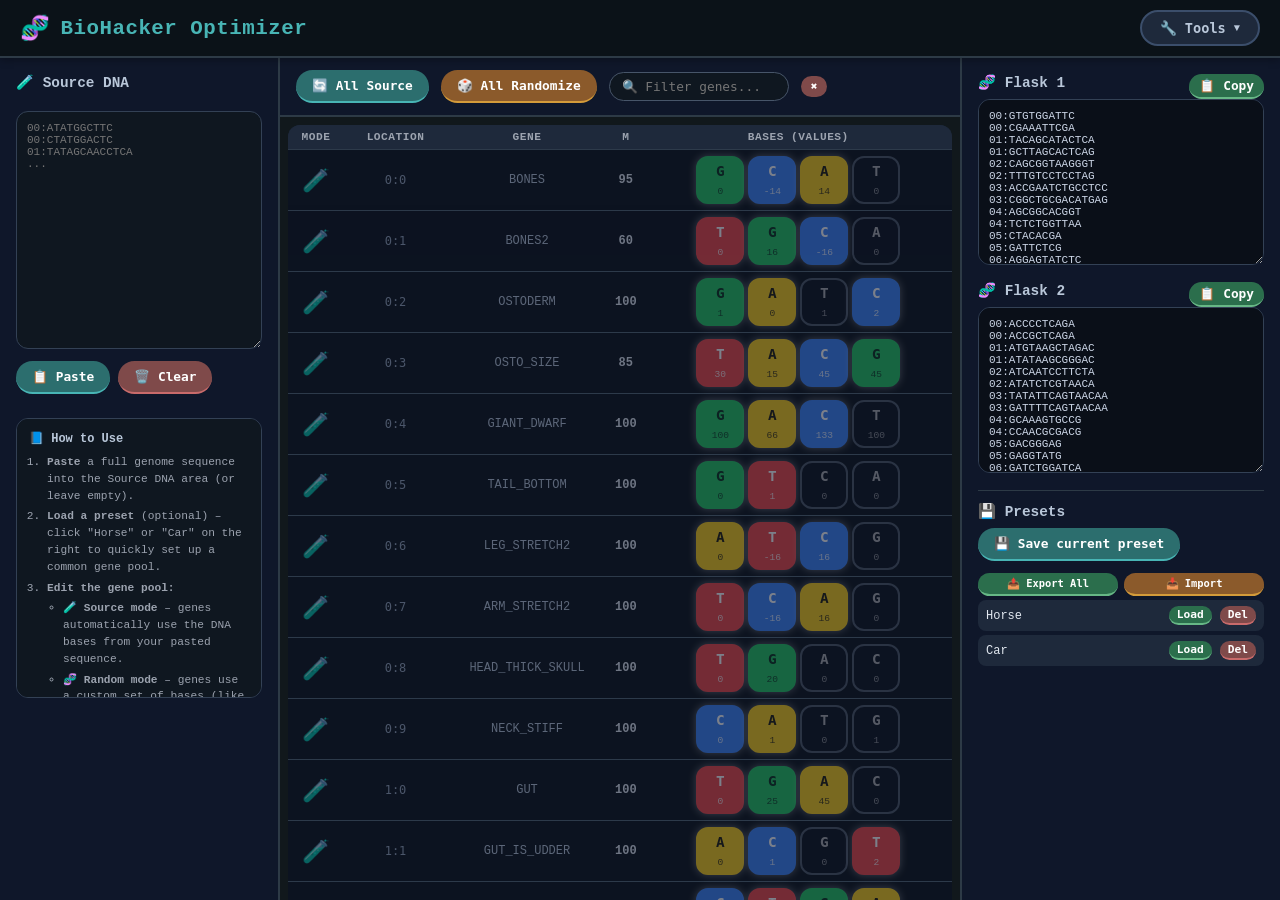
==== commit 88fc36bd: "Add files via upload" ====
--- a/biohack.html
+++ b/biohack.html
@@ -4,6 +4,7 @@
     <meta charset="UTF-8">
     <meta name="viewport" content="width=device-width, initial-scale=1.0, user-scalable=yes">
     <title>🧬 BioHacker Optimizer</title>
+	<link rel="stylesheet" href="headers.css">
     <style>
         * {
             box-sizing: border-box;
@@ -19,111 +20,7 @@
             color: #e2e8f0;
             overflow: hidden;
         }
-        /* ---- Header Bar ---- */
-        .header-bar {
-            background: #0b1218;
-            border-bottom: 2px solid #2d3a46;
-            padding: 10px 20px;
-            display: flex;
-            align-items: center;
-            justify-content: space-between;
-            flex-shrink: 0;
-            z-index: 50;
-            box-shadow: 0 2px 8px rgba(0, 0, 0, 0.3);
-        }
-        .header-title {
-            font-size: 1.3rem;
-            font-weight: 700;
-            color: #48b5b5;
-            letter-spacing: 0.5px;
-            display: flex;
-            align-items: center;
-            gap: 10px;
-        }
-        .header-title span {
-            font-size: 1.5rem;
-        }
-        .tools-dropdown {
-            position: relative;
-        }
-        .tools-btn {
-            background: #1e293b;
-            border: 2px solid #3b4e6b;
-            padding: 8px 18px;
-            border-radius: 30px;
-            font-weight: bold;
-            font-size: 0.85rem;
-            cursor: pointer;
-            color: #b9c7d9;
-            font-family: monospace;
-            transition: 0.2s;
-            display: flex;
-            align-items: center;
-            gap: 8px;
-        }
-        .tools-btn:hover {
-            background: #2d3e44;
-            border-color: #48b5b5;
-            color: #fff;
-        }
-        .tools-btn .arrow {
-            font-size: 0.65rem;
-            transition: 0.2s;
-        }
-        .tools-btn.open .arrow {
-            transform: rotate(180deg);
-        }
-        .dropdown-menu {
-            position: absolute;
-            top: 110%;
-            right: 0;
-            background: #0f172a;
-            border: 2px solid #334155;
-            border-radius: 12px;
-            min-width: 200px;
-            box-shadow: 0 8px 20px rgba(0, 0, 0, 0.5);
-            z-index: 100;
-            display: none;
-            overflow: hidden;
-        }
-        .dropdown-menu.show {
-            display: block;
-            animation: fadeIn 0.15s ease;
-        }
-        @keyframes fadeIn {
-            from {
-                opacity: 0;
-                transform: translateY(-5px);
-            }
-            to {
-                opacity: 1;
-                transform: translateY(0);
-            }
-        }
-        .dropdown-menu a {
-            display: flex;
-            align-items: center;
-            gap: 10px;
-            padding: 10px 16px;
-            color: #cbd5e6;
-            text-decoration: none;
-            font-size: 0.8rem;
-            font-family: monospace;
-            transition: 0.15s;
-            border-bottom: 1px solid #1e293b;
-        }
-        .dropdown-menu a:last-child {
-            border-bottom: none;
-        }
-        .dropdown-menu a:hover {
-            background: #1e293b;
-            color: #48b5b5;
-        }
-        .dropdown-menu a .tool-icon {
-            font-size: 1rem;
-            width: 22px;
-            text-align: center;
-        }
+
         /* ---- Main Layout ---- */
         .app-layout {
             display: flex;
@@ -501,7 +398,7 @@
                 🔧 Tools <span class="arrow">▼</span>
             </button>
             <div class="dropdown-menu" id="dropdownMenu">
-                <!-- Populated by header-links.js -->
+                <!-- Populated by headers.js -->
             </div>
         </div>
     </header>
@@ -596,7 +493,7 @@
     <div id="toast" class="toast"></div>
 
     <!-- Header links (separate file) -->
-    <script src="header-links.js"></script>
+    <script src="headers.js"></script>
 
     <script>
         // ====== Embedded bio.csv (r column) ======
@@ -1668,24 +1565,7 @@
             this.value = '';
         });
 
-        // ====== Header dropdown toggle ======
-        document.getElementById('toolsBtn').addEventListener('click', function(e) {
-            e.stopPropagation();
-            const menu = document.getElementById('dropdownMenu');
-            const btn = this;
-            menu.classList.toggle('show');
-            btn.classList.toggle('open');
-        });
-
-        document.addEventListener('click', function(e) {
-            const dropdown = document.getElementById('toolsDropdown');
-            const menu = document.getElementById('dropdownMenu');
-            const btn = document.getElementById('toolsBtn');
-            if (!dropdown.contains(e.target)) {
-                menu.classList.remove('show');
-                btn.classList.remove('open');
-            }
-        });
+
 
         // ====== Toast ======
         function showToast(message, duration = 2000) {
--- a/headers.css
+++ b/headers.css
@@ -0,0 +1,107 @@
+
+        /* ---- Header Bar ---- */
+        .header-bar {
+			width: 100%;              /* not strictly necessary if using block/flex */
+            background: #0b1218;
+            border-bottom: 2px solid #2d3a46;
+            padding: 10px 20px;
+            display: flex;
+            align-items: center;
+            justify-content: space-between;
+            flex-shrink: 0;
+            z-index: 50;
+            box-shadow: 0 2px 8px rgba(0, 0, 0, 0.3);
+        }
+        .header-title {
+            font-size: 1.3rem;
+            font-weight: 700;
+            color: #48b5b5;
+            letter-spacing: 0.5px;
+            display: flex;
+            align-items: center;
+            gap: 10px;
+        }
+        .header-title span {
+            font-size: 1.5rem;
+        }
+        .tools-dropdown {
+            position: relative;
+        }
+        .tools-btn {
+            background: #1e293b;
+            border: 2px solid #3b4e6b;
+            padding: 8px 18px;
+            border-radius: 30px;
+            font-weight: bold;
+            font-size: 0.85rem;
+            cursor: pointer;
+            color: #b9c7d9;
+            font-family: monospace;
+            transition: 0.2s;
+            display: flex;
+            align-items: center;
+            gap: 8px;
+        }
+        .tools-btn:hover {
+            background: #2d3e44;
+            border-color: #48b5b5;
+            color: #fff;
+        }
+        .tools-btn .arrow {
+            font-size: 0.65rem;
+            transition: 0.2s;
+        }
+        .tools-btn.open .arrow {
+            transform: rotate(180deg);
+        }
+        .dropdown-menu {
+            position: absolute;
+            top: 110%;
+            right: 0;
+            background: #0f172a;
+            border: 2px solid #334155;
+            border-radius: 12px;
+            min-width: 200px;
+            box-shadow: 0 8px 20px rgba(0, 0, 0, 0.5);
+            z-index: 100;
+            display: none;
+            overflow: hidden;
+        }
+        .dropdown-menu.show {
+            display: block;
+            animation: fadeIn 0.15s ease;
+        }
+        @keyframes fadeIn {
+            from {
+                opacity: 0;
+                transform: translateY(-5px);
+            }
+            to {
+                opacity: 1;
+                transform: translateY(0);
+            }
+        }
+        .dropdown-menu a {
+            display: flex;
+            align-items: center;
+            gap: 10px;
+            padding: 10px 16px;
+            color: #cbd5e6;
+            text-decoration: none;
+            font-size: 0.8rem;
+            font-family: monospace;
+            transition: 0.15s;
+            border-bottom: 1px solid #1e293b;
+        }
+        .dropdown-menu a:last-child {
+            border-bottom: none;
+        }
+        .dropdown-menu a:hover {
+            background: #1e293b;
+            color: #48b5b5;
+        }
+        .dropdown-menu a .tool-icon {
+            font-size: 1rem;
+            width: 22px;
+            text-align: center;
+        }
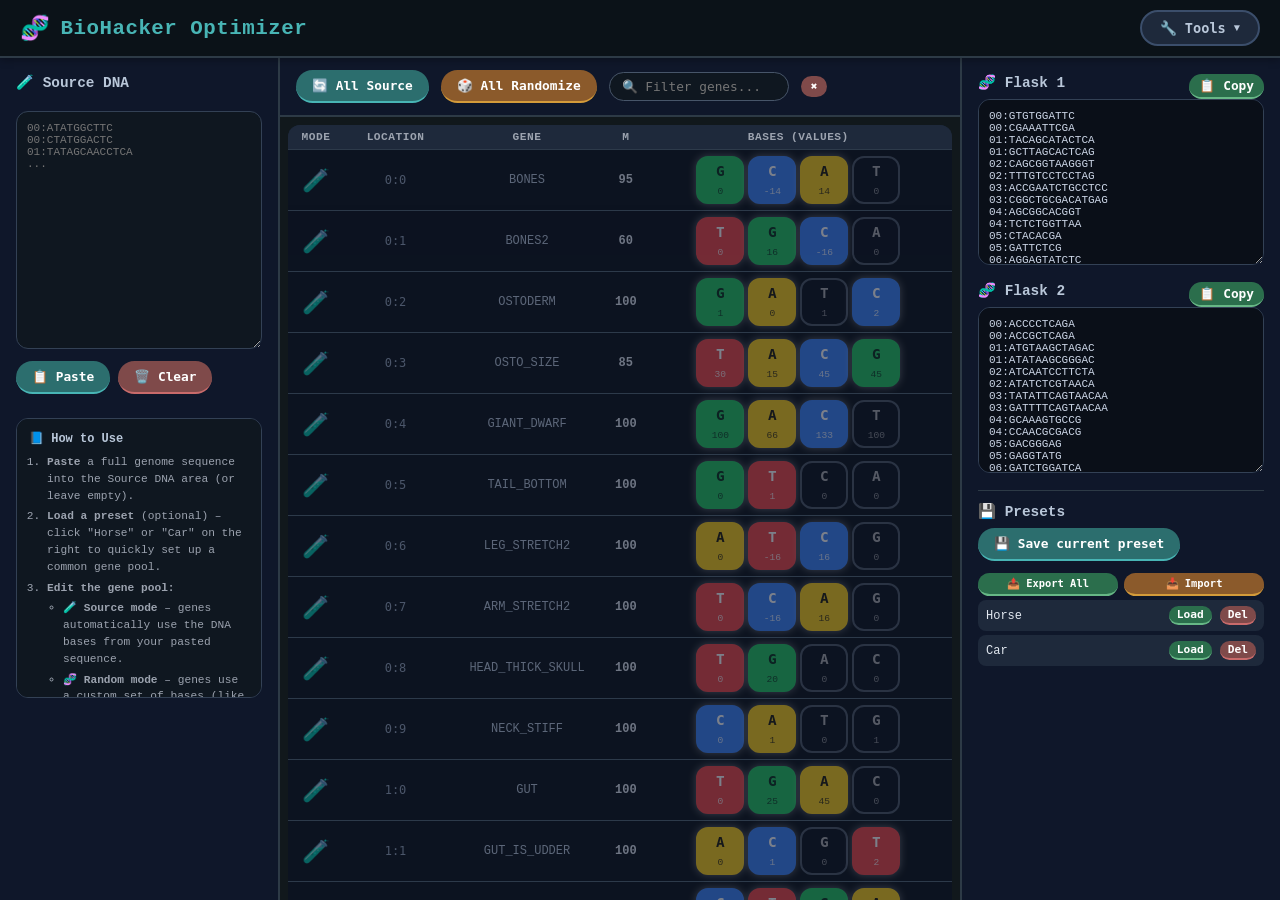
==== commit e36ffcd2: "Add files via upload" ====
--- a/biohack.html
+++ b/biohack.html
@@ -1009,21 +1009,178 @@
         const DEFAULT_PRESETS = [
             {
                 "name": "Horse",
-                "genes": { "1:12": ["A"], "2:0": ["C", "A"], "2:2": ["G", "T", "C", "A"], "2:3": ["C", "G", "A", "T"],
-                    "2:6": ["T"], "2:8": ["A", "C", "T"], "2:9": ["G", "C", "T", "A"], "2:12": ["T"], "3:0": ["A", "C",
-                        "T", "G"
-                    ], "3:1": ["C", "G", "A"], "3:2": ["C", "G", "T"], "3:5": ["A"], "3:9": ["G"], "3:13": ["C"],
-                    "3:14": ["C", "G", "A"], "4:0": ["A"], "4:2": ["C"], "4:3": ["G", "C", "A"], "4:4": ["G"],
-                    "4:9": ["G"], "5:0": ["C"], "5:1": ["T"], "5:5": ["C", "T", "G", "A"], "5:7": ["A"], "8:0": ["T",
-                        "A"
-                    ], "8:3": ["T", "C", "G"], "8:10": ["C"], "11:10": ["T", "C", "A"], "18:0": ["T"], "18:1": ["G",
-                        "T"
-                    ], "18:4": ["C"], "18:5": ["C"], "18:6": ["G", "A"], "18:7": ["C", "T"], "18:10": ["C", "T"],
-                    "19:0": ["T", "C", "G"], "19:1": ["G", "A", "T", "C"], "19:2": ["A", "C", "T"], "19:3": ["T", "G",
-                        "A", "C"
-                    ], "19:4": ["A", "C", "T"], "19:5": ["T", "G", "A", "C"], "19:6": ["G", "A", "C"], "19:7": ["C",
-                        "A", "T", "G"
-                    ] }
+"genes": {
+      "1:12": [
+        "A"
+      ],
+      "2:0": [
+        "C",
+        "A"
+      ],
+      "2:2": [
+        "G",
+        "T",
+        "C",
+        "A"
+      ],
+      "2:3": [
+        "C",
+        "G",
+        "A",
+        "T"
+      ],
+      "2:6": [
+        "T"
+      ],
+      "2:8": [
+        "A",
+        "C",
+        "T"
+      ],
+      "2:9": [
+        "G",
+        "C",
+        "T",
+        "A"
+      ],
+      "2:12": [
+        "T"
+      ],
+      "3:0": [
+        "A",
+        "C",
+        "T",
+        "G"
+      ],
+      "3:1": [
+        "C",
+        "G",
+        "A"
+      ],
+      "3:2": [
+        "C",
+        "G",
+        "T"
+      ],
+      "3:6": [
+        "T"
+      ],
+      "3:14": [
+        "C",
+        "G",
+        "A"
+      ],
+      "4:0": [
+        "A"
+      ],
+      "4:2": [
+        "C"
+      ],
+      "4:3": [
+        "G",
+        "C",
+        "A"
+      ],
+      "4:4": [
+        "G"
+      ],
+      "4:9": [
+        "G"
+      ],
+      "5:0": [
+        "C"
+      ],
+      "5:1": [
+        "T"
+      ],
+      "5:5": [
+        "C",
+        "T",
+        "G",
+        "A"
+      ],
+      "5:7": [
+        "A"
+      ],
+      "6:0": [
+        "A",
+        "T",
+        "G",
+        "C"
+      ],
+      "8:3": [
+        "T",
+        "C",
+        "G"
+      ],
+      "8:10": [
+        "C"
+      ],
+      "11:10": [
+        "T",
+        "C",
+        "A"
+      ],
+      "18:0": [
+        "T"
+      ],
+      "18:1": [
+        "G",
+        "T"
+      ],
+      "18:4": [
+        "C"
+      ],
+      "18:5": [
+        "C"
+      ],
+      "18:6": [
+        "G",
+        "A"
+      ],
+      "18:7": [
+        "C",
+        "T"
+      ],
+      "18:10": [
+        "C",
+        "T"
+      ],
+      "19:0": [
+        "T",
+        "C"
+      ],
+      "19:1": [
+        "G",
+        "A"
+      ],
+      "19:2": [
+        "A",
+        "C"
+      ],
+      "19:3": [
+        "T",
+        "A",
+        "C"
+      ],
+      "19:4": [
+        "A",
+        "C"
+      ],
+      "19:5": [
+        "T",
+        "G"
+      ],
+      "19:6": [
+        "G",
+        "A"
+      ],
+      "19:7": [
+        "C",
+        "T",
+        "G"
+      ]
+    }
             },
             {
                 "name": "Car",
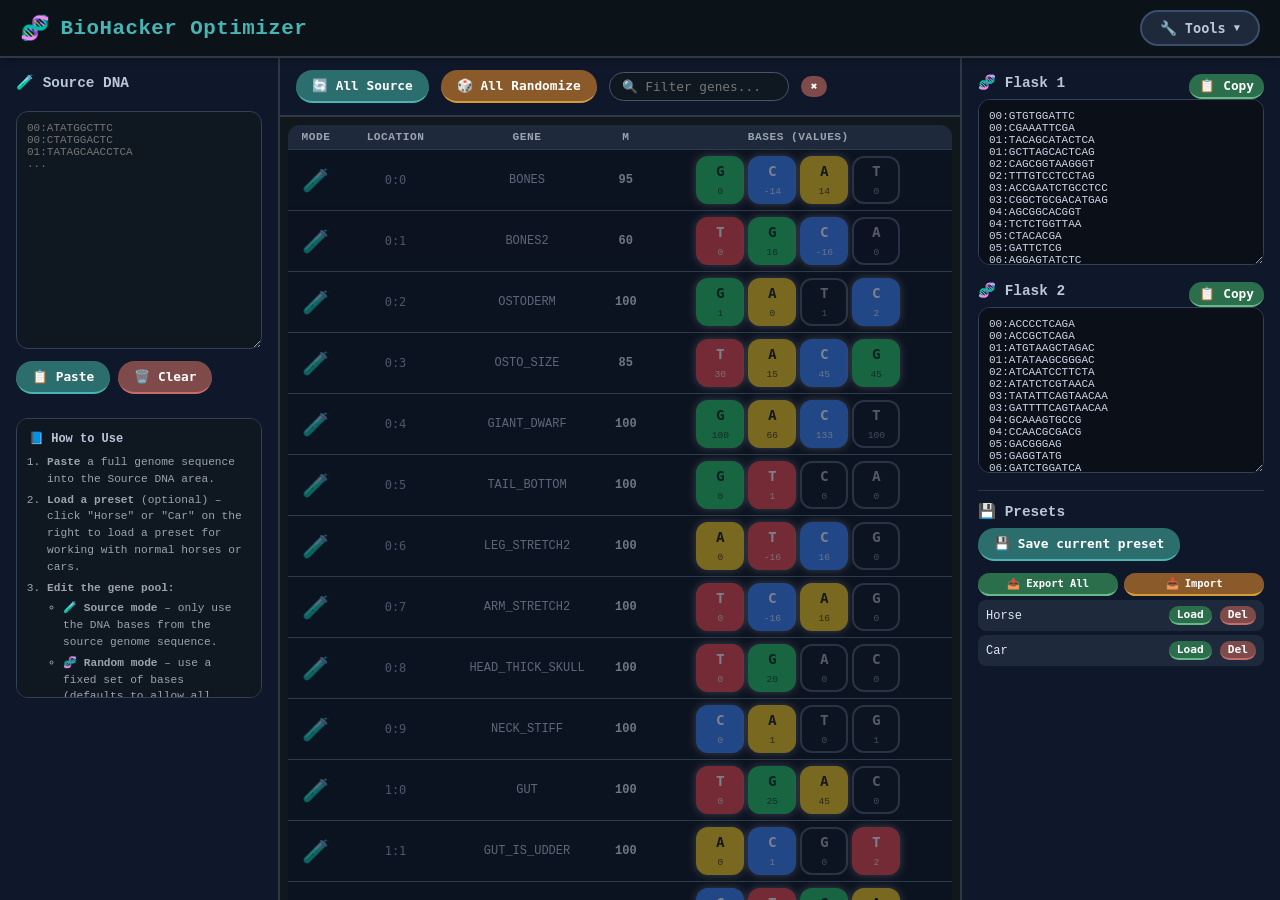
==== commit 9e99536d: "Add files via upload" ====
--- a/biohack.html
+++ b/biohack.html
@@ -418,14 +418,14 @@
 			<div class="instructions-box">
     <h3>📘 How to Use</h3>
     <ol>
-        <li><strong>Paste</strong> a full genome sequence into the Source DNA area (or leave empty).</li>
-        <li><strong>Load a preset</strong> (optional) – click "Horse" or "Car" on the right to quickly set up a common gene pool.</li>
+        <li><strong>Paste</strong> a full genome sequence into the Source DNA area.</li>
+        <li><strong>Load a preset</strong> (optional) – click "Horse" or "Car" on the right to load a preset for working with normal horses or cars.</li>
         <li>
             <strong>Edit the gene pool:</strong>
             <ul>
-                <li>🧪 <strong>Source mode</strong> – genes automatically use the DNA bases from your pasted sequence.</li>
-                <li>🧬 <strong>Random mode</strong> – genes use a custom set of bases (like a preset).</li>
-                <li>Click the 🧪/🧬 icon to toggle a gene's mode, or click base buttons directly to switch to Random and change them.</li>
+                <li>🧪 <strong>Source mode</strong> – only use the DNA bases from the source genome sequence.</li>
+                <li>🧬 <strong>Random mode</strong> – use a fixed set of bases (defaults to allow all possible values).</li>
+                <li>Click the 🧪/🧬 icon to toggle a gene's mode, or click the A,C,G,T buttons directly to manage the available bases.</li>
             </ul>
         </li>
         <li><strong>Save your custom preset</strong> (optional) – click “Save current preset” if you want to reuse this gene selection later.</li>
@@ -440,8 +440,8 @@
         <!-- CENTER: Gene editing table -->
         <div class="center-panel">
             <div class="toolbar">
-                <button id="allSourceBtn" class="primary">🔄 All Source</button>
-                <button id="allRandomBtn" class="warning">🎲 All Randomize</button>
+                <button title="Click to only use bases from the source genome." id="allSourceBtn" class="primary">🔄 All Source</button>
+                <button title="Click to utilize all possible base/values." id="allRandomBtn" class="warning">🎲 All Randomize</button>
                 <input type="text" id="filterInput" class="filter-input" placeholder="🔍 Filter genes...">
                 <button id="clearFilterBtn" class="clear-filter-btn">✖</button>
             </div>
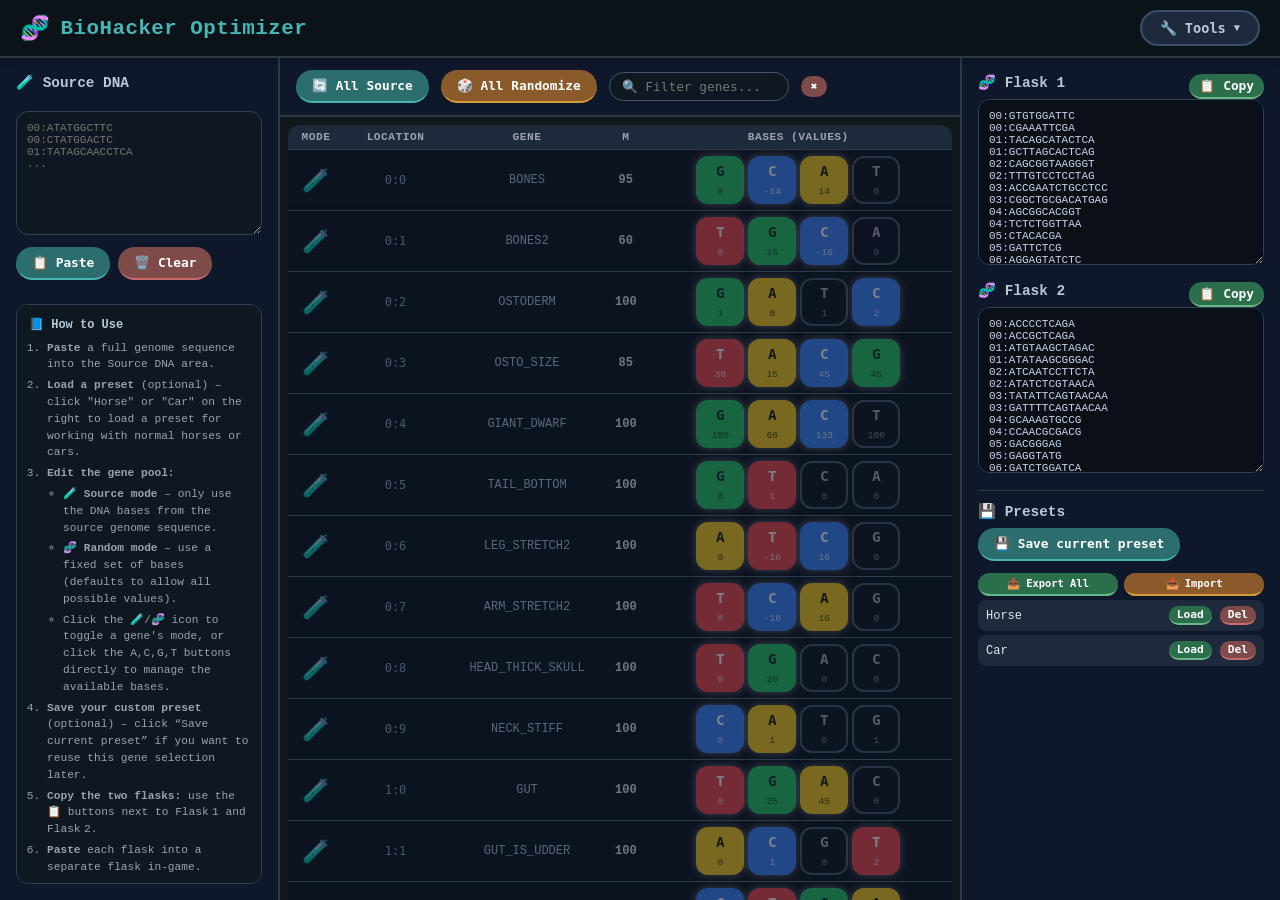
==== commit 64f0dee8: "Add files via upload" ====
--- a/biohack.html
+++ b/biohack.html
@@ -363,7 +363,7 @@
     margin-top: 12px;
     font-size: 0.7rem;
     color: #9ca3af;
-    max-height: 280px;
+    max-height: 680px;
     overflow-y: auto;
 }
 .instructions-box h3 {
@@ -407,7 +407,7 @@
         <!-- LEFT PANEL: Source DNA -->
         <div class="left-panel">
             <h2>🧪 Source DNA</h2>
-            <textarea id="sourceDNA" rows="18" placeholder="00:ATATGGCTTC
+            <textarea id="sourceDNA" rows="10" placeholder="00:ATATGGCTTC
 00:CTATGGACTC
 01:TATAGCAACCTCA
 ..."></textarea>
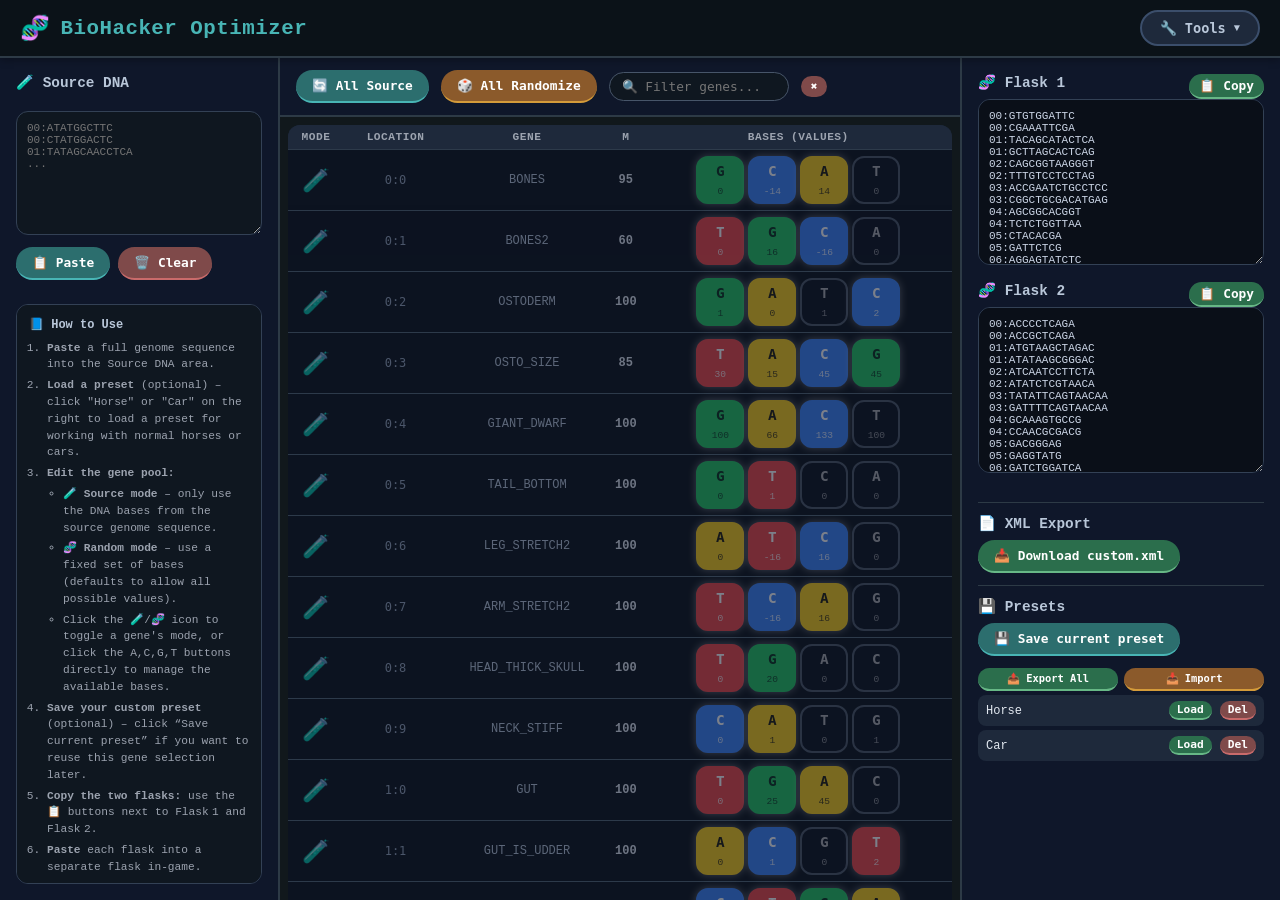
==== commit 3b118cdf: "Add files via upload" ====
--- a/biohack.html
+++ b/biohack.html
@@ -478,6 +478,16 @@
                 </div>
                 <textarea id="flask2Output" rows="12" readonly></textarea>
             </div>
+
+<!-- XML Export -->
+<div style="margin-top: 12px; border-top: 1px solid #2d3a46; padding-top: 12px;">
+    <h3>📄 XML Export</h3>
+    <div style="display: flex; gap: 6px; flex-wrap: wrap;">
+        <button id="downloadXmlBtn" class="success">📥 Download custom.xml</button>
+        <!--<button id="copyXmlBtn" class="primary">📋 Copy XML to clipboard</button>-->
+    </div>
+</div>
+			
             <div style="border-top:1px solid #2d3a46; padding-top:12px;">
                 <h3>💾 Presets</h3>
                 <button id="savePresetBtn" class="primary" style="margin-bottom:8px;">💾 Save current preset</button>
@@ -1723,6 +1733,60 @@
         });
 
 
+		
+// ====== XML Export ======
+function generateXmlString() {
+    let xml = '<pops>\n  <pop name="custom">\n';
+    geneList.forEach(gene => {
+		let idxpool = 0;
+        const stateObj = geneStates.get(gene.key);
+        if (!stateObj) return;
+        const selected = stateObj.selectedBases;
+        if (selected.size === 0) return; // skip if no base selected (should not happen)
+        const priority = gene.priorityOrder; // array of 4 chars from n
+        const attrs = [];
+        priority.forEach((base, idx) => {
+            if (selected.has(base)) {
+				idxpool += idx;
+                attrs.push(`p${idx}="1"`);
+            }
+        });
+        if (attrs.length > 0 && idxpool > 0) {
+            xml += `    <gene name="${gene.name}" ${attrs.join(' ')}/>\n`;
+        }
+    });
+    xml += '  </pop>\n</pops>';
+    return xml;
+}
+
+document.getElementById('downloadXmlBtn').addEventListener('click', () => {
+    const xmlStr = generateXmlString();
+    const blob = new Blob([xmlStr], { type: 'application/xml' });
+    const url = URL.createObjectURL(blob);
+    const a = document.createElement('a');
+    a.href = url;
+    a.download = 'custom.xml';
+    document.body.appendChild(a);
+    a.click();
+    document.body.removeChild(a);
+    URL.revokeObjectURL(url);
+    showToast('✅ XML downloaded as custom.xml');
+});
+
+/*
+document.getElementById('copyXmlBtn').addEventListener('click', async () => {
+    const xmlStr = generateXmlString();
+    try {
+        await navigator.clipboard.writeText(xmlStr);
+        showToast('📋 XML copied to clipboard');
+    } catch {
+        showToast('❌ Failed to copy XML', 1500);
+    }
+});
+*/
+
+
+
 
         // ====== Toast ======
         function showToast(message, duration = 2000) {
@@ -1749,6 +1813,7 @@
         }
 
         init();
+		
     </script>
 </body>
 </html>
